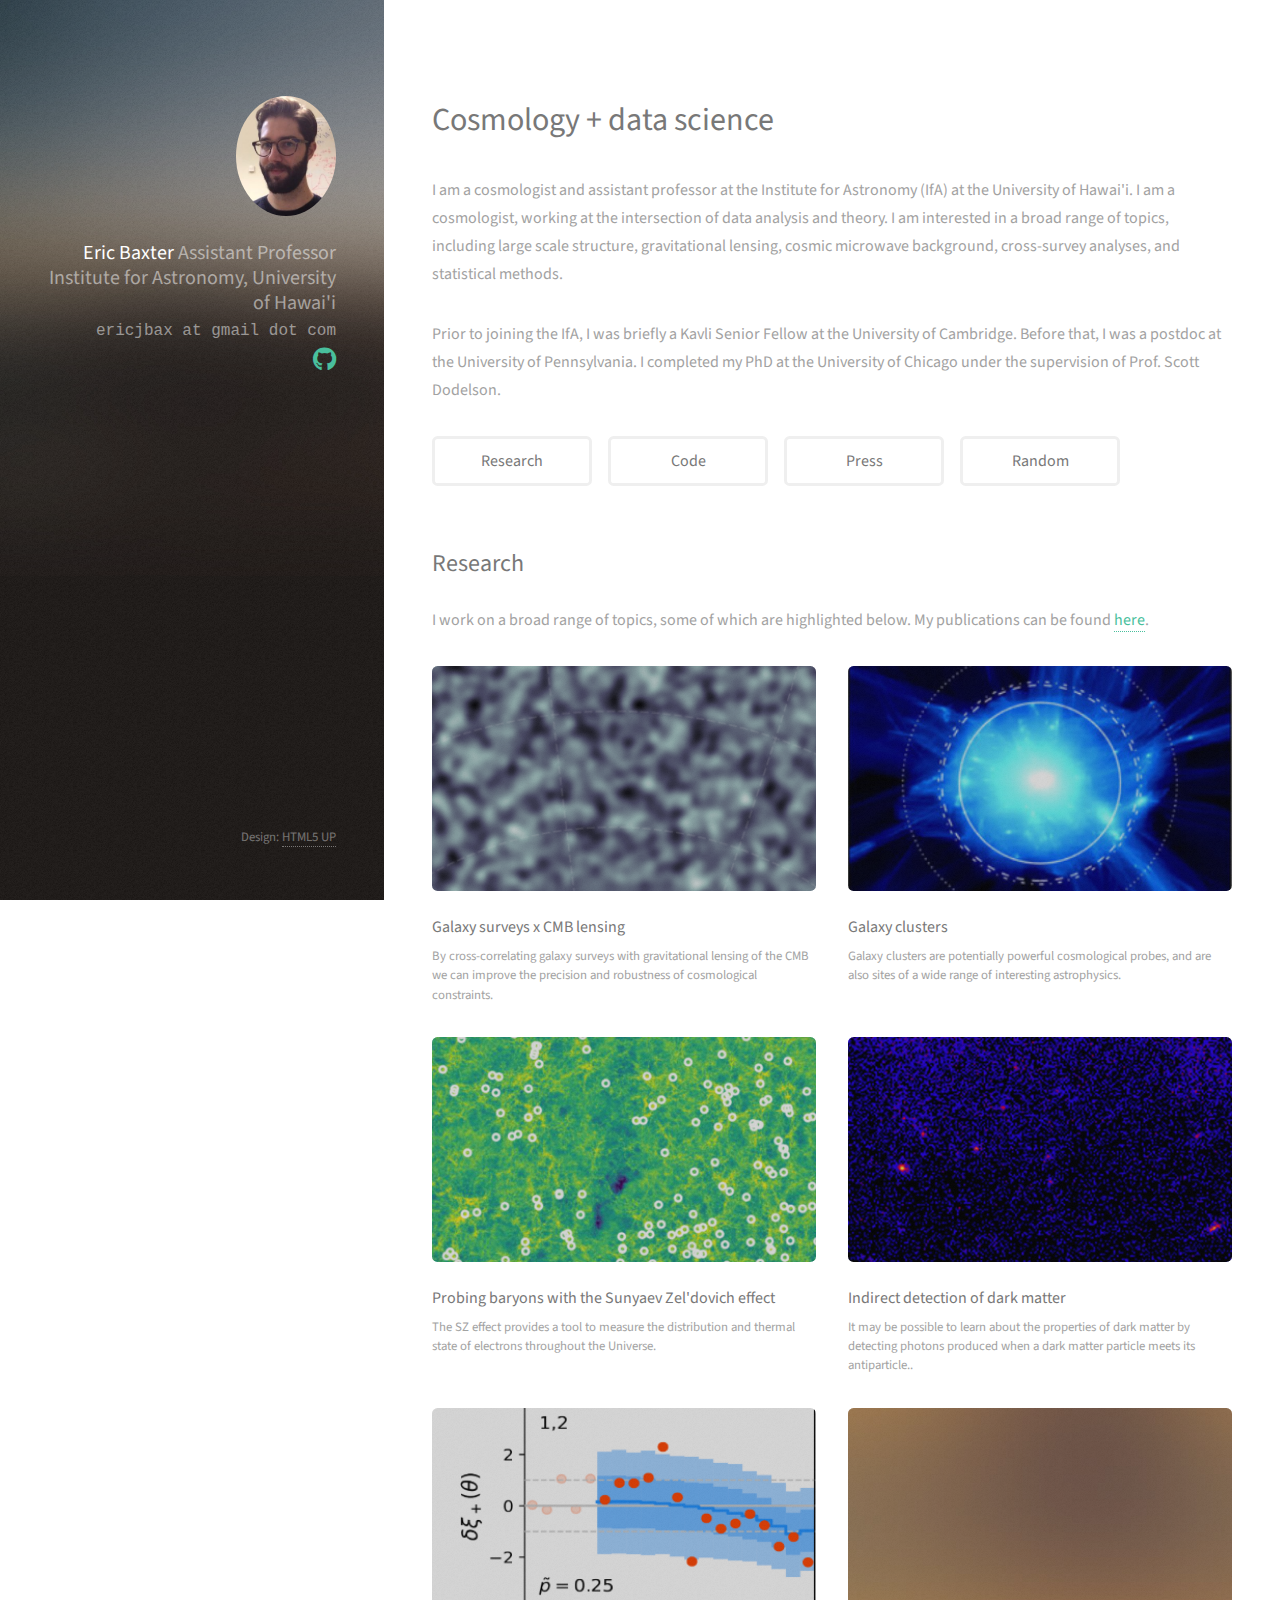
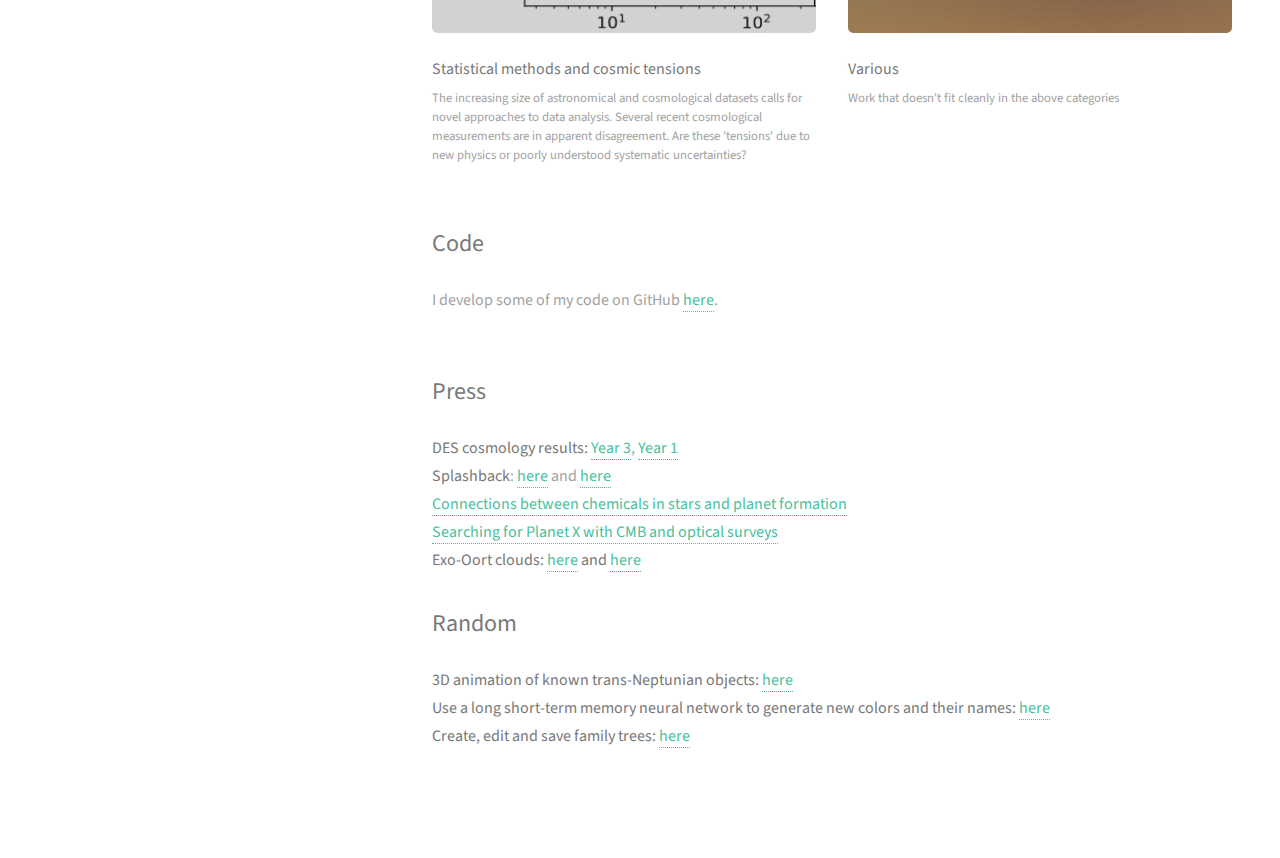
==== index.html @ 2571215f "adding comma" ====
<!DOCTYPE HTML>
<!--
	Strata by HTML5 UP
	html5up.net | @ajlkn
	Free for personal and commercial use under the CCA 3.0 license (html5up.net/license)
-->
<html>
	<head>
		<title>Eric Baxter</title>
		<meta charset="utf-8" />
		<meta name="viewport" content="width=device-width, initial-scale=1, user-scalable=no" />
		<link rel="stylesheet" href="assets/css/main.css" />
	</head>
	<body class="is-preload">

		<!-- Header -->
			<header id="header">
				<div class="inner">
					<a href="#" class="image avatar" id="gohomelink"><img src="images/face_baxter.jpg" alt="" /></a>
					<h1><strong>Eric Baxter</strong>  <br></br>
					  Assistant Professor <br>
					  Institute for Astronomy, </br>
					  University of Hawai'i <br></br>
					
					</h1>
					<span class="monospace">ericjbax at gmail dot com</span>
					<ul class="icons">
						<li><a href="https://github.com/ebaxter" class="icon brands fa-github"><span class="label">Github</span></a></li>
					</ul>

				</div>
			</header>

		<!-- Main -->
			<div id="main">
			  <div id="main_wrap">
				<!-- One -->
					<section id="one">
						<header class="major">
							<h2>Cosmology + data science</h2>
						</header>
						<p>I am a cosmologist and assistant professor at the Institute for Astronomy (IfA) at the University of Hawai'i.  I am a cosmologist, working at the intersection of data analysis and theory.  I am interested in a broad range of topics, including large scale structure, gravitational lensing, cosmic microwave background, cross-survey analyses, and statistical methods.</p>

						 <p> Prior to joining the IfA, I was briefly a Kavli Senior Fellow at the University of Cambridge.  Before that, I was a postdoc at the University of Pennsylvania.  I completed my PhD at the University of Chicago under the supervision of Prof. Scott Dodelson.</p>
						<ul class="actions">
						  <li><a href="#research" class="button">Research</a></li>
						  <li><a href="#code" class="button">Code</a></li>
						  <li><a href="#press" class="button">Press</a></li>
						  <li><a href="#random" class="button">Random</a></li>
						</ul>
						<br>
					</section>

				<!-- Research -->
					<section id="research">
					  <h2>Research</h2>
					  <p>
					    I work on a broad range of topics, some of which are highlighted below.  My publications can be found <a href="https://scholar.google.com/citations?user=n-lrCWMAAAAJ&hl=en">here</a>.
					  </p>
					  
						<div class="row">
							<article class="col-6 col-12-xsmall work-item">
								<a href="#" class="image fit thumb" id="galxcmblink"><img src="images/thumbs/CMBlensing_thumb.png" alt="" /></a>
								<h3>Galaxy surveys x CMB lensing</h3>
								<p>By cross-correlating galaxy surveys with gravitational lensing of the CMB we can improve the precision and robustness of cosmological constraints.</p>
							</article>
							<article class="col-6 col-12-xsmall work-item">
								<a href="#" class="image fit thumb" id="clusterslink"><img src="images/thumbs/splashback_thumb.png" alt="" /></a>
								<h3>Galaxy clusters</h3>
								<p>Galaxy clusters are potentially powerful cosmological probes, and are also sites of a wide range of interesting astrophysics.</p>
							</article>
							<article class="col-6 col-12-xsmall work-item">
								<a href="#" class="image fit thumb" id="szlink"><img src="images/thumbs/SZ_thumb.png" alt="" /></a>
								<h3>Probing baryons with the Sunyaev Zel'dovich effect</h3>
								<p>The SZ effect provides a tool to measure the distribution and thermal state of electrons throughout the Universe.</p>
							</article>
							<article class="col-6 col-12-xsmall work-item">
								<a href="#" class="image fit thumb" id="indirectdetectionlink"><img src="images/thumbs/indirectdetection_thumb.png" alt="" /></a>
								<h3>Indirect detection of dark matter</h3>
								<p>It may be possible to learn about the properties of dark matter by detecting photons produced when a dark matter particle meets its antiparticle..</p>
							</article>
							<article class="col-6 col-12-xsmall work-item">
								<a href="#" class="image fit thumb" id="statslink"><img src="images/thumbs/stats_thumb.png" alt="" /></a>
								<h3>Statistical methods and cosmic tensions</h3>
								<p>The increasing size of astronomical and cosmological datasets calls for novel approaches to data analysis.  Several recent cosmological measurements are in apparent disagreement.  Are these 'tensions' due to new physics or poorly understood systematic uncertainties? </p>
							</article>
							<article class="col-6 col-12-xsmall work-item">
								<a href="#" class="image fit thumb" id="variouslink"><img src="images/thumbs/04.jpg" alt="" /></a>
								<h3>Various</h3>
								<p>Work that doesn't fit cleanly in the above categories</p>
							</article>
						</div>
						<br>
					</section>

				<!-- Code -->
					<section id="code">
						<h2>Code</h2>
						<div class="row">
						</div>
						<p>
						  I develop some of my code on GitHub <a href = "https://github.com/ebaxter">here</a>.
						</p>
						<br>
					</section>

				<!-- Press -->
					<section id="press">
						<h2>Press</h2>
						<div class="row">
						  <p>
						    <strong> DES cosmology results:</strong> <a href = "https://news.fnal.gov/2021/05/dark-energy-survey-releases-most-precise-look-at-the-universes-evolution/">Year 3</a>,  <a href = "https://www.theatlantic.com/science/archive/2017/08/dark-energy-survey/536028/">Year 1</a> 
						    <br>
						    <strong> Splashback</strong>: <a href = "https://kicp.uchicago.edu/news/archive_2017.html#_533">here</a> and  <a href="https://penntoday.upenn.edu/news/penn-researchers-provide-new-insight-dark-matter-halos">here</a>
						    <br>
						    <strong><a href = "https://penntoday.upenn.edu/news/connecting-stars-chemical-composition-and-planet-formation">Connections between chemicals in stars and planet formation</a>
						    <br>
						    <strong><a href = "https://www.forbes.com/sites/brucedorminey/2019/01/08/astronomers-want-to-look-for-planet-x-in-big-bangs-cosmic-glow/#7e4549ac25fd">Searching for Planet X with CMB and optical surveys</a>
						    <br>
						    <strong>Exo-Oort clouds:</strong> <a href = "https://www.universetoday.com/139757/oort-clouds-around-other-stars-should-be-visible-in-the-cosmic-microwave-background/">here</a> and <a href = "https://www.sciencenews.org/article/oort-clouds-around-other-stars-may-lurk-cosmic-microwave">here</a>

							

						  </p>
						</div>
					</section>

				<!-- Random -->
					<section id="random">
						<h2>Random</h2>
						<div class="row">
						  <p>
						  3D animation of known trans-Neptunian objects: <a href="https://github.com/ebaxter/TNO_visualization">here</a> <br>
						  Use a long short-term memory neural network to generate new colors and their names: <a href="https://github.com/ebaxter/rnn_color_generation/">here</a> <br>
						  Create, edit and save family trees: <a href="https://github.com/ebaxter/family_tree">here</a>
						  </p>
						</div>
						<br>
					</section>
					
			  </div>

			  <div id="galxcmb">
			    <h2>Galaxies x CMB lensing</h2>
			    <p>
			      <strong>Overview</strong>
			      <br>
			      Text about gal x CMB lensing.
			    </p>
			    <p>
			      <strong>Students</strong>
			      <br>
			      Related students
			    </p>
			    <p>
			      <strong>Related publications</strong>
			      <br>
			      Cosmological constraints from DES x CMB lensing: <a href="https://arxiv.org/abs/1810.02322">DES and SPT collaborations, 2018</a>
			      <br>
			      Analysis of cross-correlations between galaxy and CMB lensing: <a href="https://arxiv.org/abs/1810.02441">Omori, Baxter, et al. 2018</a>
			      <br>
			      Using galaxy and CMB lensing ratios to constrain cosmology: <a href="https://arxiv.org/abs/1810.02212">Prat, Baxter et al. 2018</a>
			      <br>
			      Methodology for analyzing joing galaxy survey and CMB lensing two-point functions: <a href = "https://arxiv.org/abs/1802.05257">Baxter et al., 2018</a>
			      <br>
			      Joint measurement of galaxy-galaxy lensing and galaxy-CMB lensing with DES and SPT: <a href = "https://arxiv.org/abs/1602.07384">Baxter et al., 2016 </a>
			      <br>

			    </p>
			    <ul class="actions">
			      <li><a href="#" class="button" id="returnhome1">Home</a></li>
			    </ul>
			  </div>

			  <div id="clusters">
			    <h2>Galaxy clusters</h2>
			    <p>
			      <strong>Overview</strong>
			      <br>
			      Text.
			    </p>
			    <p>
			      <strong>Students</strong>
			      <br>
			      Related students
			    </p>			    
			    <p>
      			      <strong>Related publications</strong>
			      <br>
			      Using CMB cluster lensing to calibrate the cluster mass-observable relationship: <a href = "https://arxiv.org/abs/1708.01360">Baxter et al., 2017</a>
			      <br>
			      First measurement of CMB cluster lensing: <a href = "http://arxiv.org/abs/1412.7521">Baxter et al., 2015 </a>
			      <br>
			      Measuring the splashback feature using DES weak lensing data: <a href = "https://arxiv.org/abs/1710.06808">Chang, Baxter et al., 2017</a>
			      <br>
			      Halo boundaries and splashback measured in SDSS: <a href = "https://arxiv.org/abs/1702.01722">Baxter et al. 2017</a>
			      <br>
			      Using cluster clustering to calibrate the mass-richness relation: <a href = "http://arxiv.org/abs/1604.00048">Baxter, Rozo, Jain et al., 2016 </a>
			      <br>			      
			    </p>
			    <ul class="actions">
			      <li><a href="#" class="button" id="returnhome2">Home</a></li>
			    </ul>
			  </div>

			  <div id="sz">
			    <h2>Probing baryons with the Sunyaev Zel'dovich effect</h2>
			    <p>
			      <strong>Overview</strong>
			      <br>
			      Text.
			    </p>
			    <p>
			      <strong>Students</strong>
			      <br>
			      Related students
			    </p>			    			    
			    <p>
      			      <strong>Related publications</strong>
			      <br>
			      The impact of shocks can be seen in the averaged SZ profiles of galaxy clusters: <a href="https://arxiv.org/abs/2101.04179">Baxter, Adhikari et al. 2021 </a>
			      <br>
			      Correlations of high-z galaxies with the thermal SZ traces reionization: <a href ="https://arxiv.org/abs/2006.09742v1">Baxter, Weinberger, et al. 2020</a>
			      <br>
			      Future cross-correlations of galaxies and SZ maps can constrain galactic feedback: <a href ="https://arxiv.org/abs/1909.00405">Pandey, Baxter, Hill 2020</a>
			      <br>
			      Constraining feedback with SZ correlations with DES galaxies: <a href = "https://arxiv.org/abs/1904.13347">Pandey, Baxter et al. 2019</a>
			      <br>
			      First constraint on rotational kSZ effect: <a href = "https://arxiv.org/abs/1904.04199">Baxter et al. 2019</a>
			      <br>
			      Impact of two-halo term on measurement of the thermal SZ effect around halos: <a href = "https://arxiv.org/abs/1706.03753">Hill, Baxter et al., 2017 </a>
			      <br>
			    </p>
			    <ul class="actions">
			      <li><a href="#" class="button" id="returnhome3">Home</a></li>
			    </ul>
			  </div>

			  <div id="indirectdetection">
			    <h2>Indirect detection of dark matter</h2>
    			    <p>
			      <strong>Overview</strong>
			      <br>
			      Text.
			    </p>
			    <p>
			      <strong>Students</strong>
			      <br>
			      Related students
			    </p>			    

			    <p>
      			      <strong>Related publications</strong>
			      <br>
			      Analyzing the diffuse gamma-ray sky with approximate Bayesian computation: <a href ="https://arxiv.org/abs/2112.00255">Baxter, Christy, Kumar 2021</a>
			      <br>
			      Constraining microphysics of dark matter with dwarf spheroidal galaxies: <a href ="https://arxiv.org/abs/2103.11646">Baxter, Kumar et  al. 2021</a>
			      <br>
			      A new way to constrain dark matter with gamma-ray observations: <a href = "http://arxiv.org/abs/1103.5779">Baxter & Dodelson, 2011 </a>
			      <br>
			      Constraining dark matter in galactic substructure: <a href = "http://arxiv.org/abs/1006.2399">Baxter, Dodelson, Koushiappas, Strigari 2010 </a>
			    </p>
			    <ul class="actions">
			      <li><a href="#" class="button" id="returnhome4">Home</a></li>
			    </ul>
			  </div>

			  <div id="stats">
			    <h2>Statistical methods and cosmic tensions</h2>
			    <p>
			      <strong>Overview</strong>
			      <br>
			      Text.
			    </p>
			    <p>
			      <strong>Students</strong>
			      <br>
			      Related students
			    </p>
			    <p>
     			      <strong>Related publications</strong>
			      <br>
			      Detemining the Hubble constant using the equality scale measured by a galaxy survey: <a href = "https://arxiv.org/abs/2008.08084">Philcox et al. 2020</a>
			      <br>
			      Measuring the Hubble constant using the horizon scale at matter-radition equality: <a href ="https://arxiv.org/abs/2007.04007">Baxter & Sherwin 2020</a>
			      <br>
			      Can early dark energy explain the EDGES 21 cm observations?: <a href = "https://arxiv.org/abs/1803.07555">Hill & Baxter, 2018</a>
			      <br>			      
			      Internal consistency tests of DES data: <a href="https://arxiv.org/abs/2011.03410">Doux, Baxter et al. 2020</a>
			      <br>
			      Analysis of chemical signatures of planet formation in stellar spectra: <a href = "https://arxiv.org/abs/2010.07241">Nibauer, Baxter et al. 2020</a>
			      <br>
			    </p>
			    <ul class="actions">
			      <li><a href="#" class="button" id="returnhome5">Home</a></li>
			    </ul>
			  </div>
			  
			  <div id="various">
			    <h2>Various</h2>
			    <p>
			      <strong>Overview</strong>
			      <br>
			      Text.
			    </p>
			    <p>
			      <strong>Students</strong>
			      <br>
			      Related students
			    </p> 
			    <p>
			      <strong>Related publications</strong>
			      <br>	    			    
			    A physics-motivated model for the black hole mass function: <a href ="https://arxiv.org/abs/2104.02685">Baxter, Croon, McDermott, Sakstein 2021</a>
			    <br>
			    Growth and Geometry in the Dark Energy Survey: <a href = "https://arxiv.org/abs/2010.05924">Muir, Baxter, et al. 2020</a>
			    <br>
			    The impact of modified gravity on the black hole mass gap: <a href = "https://arxiv.org/abs/2009.10716">Straight, Sakstein, Baxter 2020</a>
			    <br>
			    Constraining debris disks with wide-field CMB surveys: <a href ="https://arxiv.org/abs/1912.10498">Nibauer, Baxter, Jain 2020</a>
			    <br>
			    Future submillimeter observations can constrain exo-Oort clouds: <a href = "https://arxiv.org/abs/1903.06598">Orlowski-Scherer, Baxter et al. 2019</a>
			    <br>
			    Can we detect an Oort cloud around another star using a CMB experiment: <a href="https://arxiv.org/abs/1808.00415">Baxter, Blake and Jain, 2018</a>
			    <br>
			    Constraining non-gaussianity with 21 cm observations: <a href = "http://arxiv.org/abs/1304.8049">Lidz, Baxter, Adshead, Dodelson, 2013 </a>
			    <br>
			    Non-gaussianity and excursion set theory: <a href = "http://arxiv.org/abs/1206.3306">Adshead,  Baxter, Dodelson, Lidz, 2012 </a>
			    <br>
			    The distance to NGC 2264: <a href = "http://arxiv.org/abs/0907.3139">Baxter, Covey, Muench et al. 2009 </a>
			    <br>
			    Modeling the rotational evolution of T Tauri stars: <a href = "http://adsabs.harvard.edu/abs/2008ApJ...689..308B">Baxter, Corrales, Yamada, and Esin 2008 </a>
			    <br>
			    Optimal correlation function estimation: <a href = "http://arxiv.org/abs/1305.4613">Baxter & Rozo, 2013 </a>
			    
			    </p>
			    <ul class="actions">
			      <li><a href="#" class="button" id="returnhome6">Home</a></li>
			    </ul>
			  </div>

			  
			  
			</div>


			

		<!-- Footer -->
			<footer id="footer">
				<div class="inner">
					<ul class="copyright">
						<li>Design: <a href="http://html5up.net">HTML5 UP</a></li>
					</ul>
				</div>
			</footer>

		<!-- Scripts -->
			<script src="assets/js/jquery.min.js"></script>
			<script src="assets/js/jquery.poptrox.min.js"></script>
			<script src="assets/js/browser.min.js"></script>
			<script src="assets/js/breakpoints.min.js"></script>
			<script src="assets/js/util.js"></script>
			<script src="assets/js/main.js"></script>
			<script src="assets/js/switchdivs.js"></script>

	</body>
</html>
---- assets/css/main.css ----
@import url("fontawesome-all.min.css");
@import url("https://fonts.googleapis.com/css?family=Source+Sans+Pro:400,400italic");

/*
	Strata by HTML5 UP
	html5up.net | @ajlkn
	Free for personal and commercial use under the CCA 3.0 license (html5up.net/license)
*/

html, body, div, span, applet, object,
iframe, h1, h2, h3, h4, h5, h6, p, blockquote,
pre, a, abbr, acronym, address, big, cite,
code, del, dfn, em, img, ins, kbd, q, s, samp,
small, strike, strong, sub, sup, tt, var, b,
u, i, center, dl, dt, dd, ol, ul, li, fieldset,
form, label, legend, table, caption, tbody,
tfoot, thead, tr, th, td, article, aside,
canvas, details, embed, figure, figcaption,
footer, header, hgroup, menu, nav, output, ruby,
section, summary, time, mark, audio, video {
	margin: 0;
	padding: 0;
	border: 0;
	font-size: 100%;
	font: inherit;
	vertical-align: baseline;}

article, aside, details, figcaption, figure,
footer, header, hgroup, menu, nav, section {
	display: block;}

body {
	line-height: 1;
}

ol, ul {
	list-style: none;
}

blockquote, q {
	quotes: none;
}

	blockquote:before, blockquote:after, q:before, q:after {
		content: '';
		content: none;
	}

table {
	border-collapse: collapse;
	border-spacing: 0;
}

body {
	-webkit-text-size-adjust: none;
}

mark {
	background-color: transparent;
	color: inherit;
}

input::-moz-focus-inner {
	border: 0;
	padding: 0;
}

input, select, textarea {
	-moz-appearance: none;
	-webkit-appearance: none;
	-ms-appearance: none;
	appearance: none;
}

.monospace {
   font-family: monospace;
}

/* Basic */

	html {
		box-sizing: border-box;
	}

	*, *:before, *:after {
		box-sizing: inherit;
	}

	body {
		background: #fff;
	}

		body.is-preload *, body.is-preload *:before, body.is-preload *:after {
			-moz-animation: none !important;
			-webkit-animation: none !important;
			-ms-animation: none !important;
			animation: none !important;
			-moz-transition: none !important;
			-webkit-transition: none !important;
			-ms-transition: none !important;
			transition: none !important;
		}

	body, input, select, textarea {
		color: #a2a2a2;
		font-family: "Source Sans Pro", Helvetica, sans-serif;
		font-size: 16pt;
		font-weight: 400;
		line-height: 1.75em;
	}

	a {
		-moz-transition: color 0.2s ease-in-out, border-color 0.2s ease-in-out;
		-webkit-transition: color 0.2s ease-in-out, border-color 0.2s ease-in-out;
		-ms-transition: color 0.2s ease-in-out, border-color 0.2s ease-in-out;
		transition: color 0.2s ease-in-out, border-color 0.2s ease-in-out;
		border-bottom: dotted 1px;
		color: #49bf9d;
		text-decoration: none;
	}

		a:hover {
			border-bottom-color: transparent;
			color: #49bf9d !important;
			text-decoration: none;
		}

	strong, b {
		color: #787878;
		font-weight: 400;
	}

	em, i {
		font-style: italic;
	}

	p {
		margin: 0 0 2em 0;
	}

	h1, h2, h3, h4, h5, h6 {
		color: #787878;
		font-weight: 400;
		line-height: 1em;
		margin: 0 0 1em 0;
	}

		h1 a, h2 a, h3 a, h4 a, h5 a, h6 a {
			color: inherit;
			text-decoration: none;
		}

	h1 {
		font-size: 2em;
		line-height: 1.5em;
	}

	h2 {
		font-size: 1.5em;
		line-height: 1.5em;
	}

	h3 {
		font-size: 1.25em;
		line-height: 1.5em;
	}

	h4 {
		font-size: 1.1em;
		line-height: 1.5em;
	}

	h5 {
		font-size: 0.9em;
		line-height: 1.5em;
	}

	h6 {
		font-size: 0.7em;
		line-height: 1.5em;
	}

	sub {
		font-size: 0.8em;
		position: relative;
		top: 0.5em;
	}

	sup {
		font-size: 0.8em;
		position: relative;
		top: -0.5em;
	}

	hr {
		border: 0;
		border-bottom: solid 2px #efefef;
		margin: 2em 0;
	}

		hr.major {
			margin: 3em 0;
		}

	blockquote {
		border-left: solid 6px #efefef;
		font-style: italic;
		margin: 0 0 2em 0;
		padding: 0.5em 0 0.5em 1.5em;
	}

	code {
		background: #f7f7f7;
		border-radius: 0.35em;
		border: solid 2px #efefef;
		font-family: "Courier New", monospace;
		font-size: 0.9em;
		margin: 0 0.25em;
		padding: 0.25em 0.65em;
	}

	pre {
		-webkit-overflow-scrolling: touch;
		font-family: "Courier New", monospace;
		font-size: 0.9em;
		margin: 0 0 2em 0;
	}

		pre code {
			display: block;
			line-height: 1.75em;
			padding: 1em 1.5em;
			overflow-x: auto;
		}

	.align-left {
		text-align: left;
	}

	.align-center {
		text-align: center;
	}

	.align-right {
		text-align: right;
	}

/* Container */

	.container {
		margin: 0 auto;
		max-width: calc(100% - 4em);
		width: 100%;
	}

		.container.xsmall {
			width: 25%;
		}

		.container.small {
			width: 50%;
		}

		.container.medium {
			width: 75%;
		}

		.container.large {
			width: 125%;
		}

		.container.xlarge {
			width: 150%;
		}

		.container.max {
			width: 100%;
		}

		@media screen and (max-width: 980px) {

			.container {
				width: 100% !important;
				max-width: 100% !important;
			}

		}

		@media screen and (max-width: 480px) {

			.container {
				max-width: calc(100% - 3em);
			}

		}

/* Row */

	.row {
		display: flex;
		flex-wrap: wrap;
		box-sizing: border-box;
		align-items: stretch;
	}

		.row > * {
			box-sizing: border-box;
		}

		.row.gtr-uniform > * > :last-child {
			margin-bottom: 0;
		}

		.row.aln-left {
			justify-content: flex-start;
		}

		.row.aln-center {
			justify-content: center;
		}

		.row.aln-right {
			justify-content: flex-end;
		}

		.row.aln-top {
			align-items: flex-start;
		}

		.row.aln-middle {
			align-items: center;
		}

		.row.aln-bottom {
			align-items: flex-end;
		}

		.row > .imp {
			order: -1;
		}

		.row > .col-1 {
			width: 8.33333%;
		}

		.row > .off-1 {
			margin-left: 8.33333%;
		}

		.row > .col-2 {
			width: 16.66667%;
		}

		.row > .off-2 {
			margin-left: 16.66667%;
		}

		.row > .col-3 {
			width: 25%;
		}

		.row > .off-3 {
			margin-left: 25%;
		}

		.row > .col-4 {
			width: 33.33333%;
		}

		.row > .off-4 {
			margin-left: 33.33333%;
		}

		.row > .col-5 {
			width: 41.66667%;
		}

		.row > .off-5 {
			margin-left: 41.66667%;
		}

		.row > .col-6 {
			width: 50%;
		}

		.row > .off-6 {
			margin-left: 50%;
		}

		.row > .col-7 {
			width: 58.33333%;
		}

		.row > .off-7 {
			margin-left: 58.33333%;
		}

		.row > .col-8 {
			width: 66.66667%;
		}

		.row > .off-8 {
			margin-left: 66.66667%;
		}

		.row > .col-9 {
			width: 75%;
		}

		.row > .off-9 {
			margin-left: 75%;
		}

		.row > .col-10 {
			width: 83.33333%;
		}

		.row > .off-10 {
			margin-left: 83.33333%;
		}

		.row > .col-11 {
			width: 91.66667%;
		}

		.row > .off-11 {
			margin-left: 91.66667%;
		}

		.row > .col-12 {
			width: 100%;
		}

		.row > .off-12 {
			margin-left: 100%;
		}

		.row.gtr-0 {
			margin-top: 0;
			margin-left: 0em;
		}

			.row.gtr-0 > * {
				padding: 0 0 0 0em;
			}

			.row.gtr-0.gtr-uniform {
				margin-top: 0em;
			}

				.row.gtr-0.gtr-uniform > * {
					padding-top: 0em;
				}

		.row.gtr-25 {
			margin-top: 0;
			margin-left: -0.625em;
		}

			.row.gtr-25 > * {
				padding: 0 0 0 0.625em;
			}

			.row.gtr-25.gtr-uniform {
				margin-top: -0.625em;
			}

				.row.gtr-25.gtr-uniform > * {
					padding-top: 0.625em;
				}

		.row.gtr-50 {
			margin-top: 0;
			margin-left: -1.25em;
		}

			.row.gtr-50 > * {
				padding: 0 0 0 1.25em;
			}

			.row.gtr-50.gtr-uniform {
				margin-top: -1.25em;
			}

				.row.gtr-50.gtr-uniform > * {
					padding-top: 1.25em;
				}

		.row {
			margin-top: 0;
			margin-left: -2.5em;
		}

			.row > * {
				padding: 0 0 0 2.5em;
			}

			.row.gtr-uniform {
				margin-top: -2.5em;
			}

				.row.gtr-uniform > * {
					padding-top: 2.5em;
				}

		.row.gtr-150 {
			margin-top: 0;
			margin-left: -3.75em;
		}

			.row.gtr-150 > * {
				padding: 0 0 0 3.75em;
			}

			.row.gtr-150.gtr-uniform {
				margin-top: -3.75em;
			}

				.row.gtr-150.gtr-uniform > * {
					padding-top: 3.75em;
				}

		.row.gtr-200 {
			margin-top: 0;
			margin-left: -5em;
		}

			.row.gtr-200 > * {
				padding: 0 0 0 5em;
			}

			.row.gtr-200.gtr-uniform {
				margin-top: -5em;
			}

				.row.gtr-200.gtr-uniform > * {
					padding-top: 5em;
				}

		@media screen and (max-width: 1800px) {

			.row {
				display: flex;
				flex-wrap: wrap;
				box-sizing: border-box;
				align-items: stretch;
			}

				.row > * {
					box-sizing: border-box;
				}

				.row.gtr-uniform > * > :last-child {
					margin-bottom: 0;
				}

				.row.aln-left {
					justify-content: flex-start;
				}

				.row.aln-center {
					justify-content: center;
				}

				.row.aln-right {
					justify-content: flex-end;
				}

				.row.aln-top {
					align-items: flex-start;
				}

				.row.aln-middle {
					align-items: center;
				}

				.row.aln-bottom {
					align-items: flex-end;
				}

				.row > .imp-xlarge {
					order: -1;
				}

				.row > .col-1-xlarge {
					width: 8.33333%;
				}

				.row > .off-1-xlarge {
					margin-left: 8.33333%;
				}

				.row > .col-2-xlarge {
					width: 16.66667%;
				}

				.row > .off-2-xlarge {
					margin-left: 16.66667%;
				}

				.row > .col-3-xlarge {
					width: 25%;
				}

				.row > .off-3-xlarge {
					margin-left: 25%;
				}

				.row > .col-4-xlarge {
					width: 33.33333%;
				}

				.row > .off-4-xlarge {
					margin-left: 33.33333%;
				}

				.row > .col-5-xlarge {
					width: 41.66667%;
				}

				.row > .off-5-xlarge {
					margin-left: 41.66667%;
				}

				.row > .col-6-xlarge {
					width: 50%;
				}

				.row > .off-6-xlarge {
					margin-left: 50%;
				}

				.row > .col-7-xlarge {
					width: 58.33333%;
				}

				.row > .off-7-xlarge {
					margin-left: 58.33333%;
				}

				.row > .col-8-xlarge {
					width: 66.66667%;
				}

				.row > .off-8-xlarge {
					margin-left: 66.66667%;
				}

				.row > .col-9-xlarge {
					width: 75%;
				}

				.row > .off-9-xlarge {
					margin-left: 75%;
				}

				.row > .col-10-xlarge {
					width: 83.33333%;
				}

				.row > .off-10-xlarge {
					margin-left: 83.33333%;
				}

				.row > .col-11-xlarge {
					width: 91.66667%;
				}

				.row > .off-11-xlarge {
					margin-left: 91.66667%;
				}

				.row > .col-12-xlarge {
					width: 100%;
				}

				.row > .off-12-xlarge {
					margin-left: 100%;
				}

				.row.gtr-0 {
					margin-top: 0;
					margin-left: 0em;
				}

					.row.gtr-0 > * {
						padding: 0 0 0 0em;
					}

					.row.gtr-0.gtr-uniform {
						margin-top: 0em;
					}

						.row.gtr-0.gtr-uniform > * {
							padding-top: 0em;
						}

				.row.gtr-25 {
					margin-top: 0;
					margin-left: -0.625em;
				}

					.row.gtr-25 > * {
						padding: 0 0 0 0.625em;
					}

					.row.gtr-25.gtr-uniform {
						margin-top: -0.625em;
					}

						.row.gtr-25.gtr-uniform > * {
							padding-top: 0.625em;
						}

				.row.gtr-50 {
					margin-top: 0;
					margin-left: -1.25em;
				}

					.row.gtr-50 > * {
						padding: 0 0 0 1.25em;
					}

					.row.gtr-50.gtr-uniform {
						margin-top: -1.25em;
					}

						.row.gtr-50.gtr-uniform > * {
							padding-top: 1.25em;
						}

				.row {
					margin-top: 0;
					margin-left: -2.5em;
				}

					.row > * {
						padding: 0 0 0 2.5em;
					}

					.row.gtr-uniform {
						margin-top: -2.5em;
					}

						.row.gtr-uniform > * {
							padding-top: 2.5em;
						}

				.row.gtr-150 {
					margin-top: 0;
					margin-left: -3.75em;
				}

					.row.gtr-150 > * {
						padding: 0 0 0 3.75em;
					}

					.row.gtr-150.gtr-uniform {
						margin-top: -3.75em;
					}

						.row.gtr-150.gtr-uniform > * {
							padding-top: 3.75em;
						}

				.row.gtr-200 {
					margin-top: 0;
					margin-left: -5em;
				}

					.row.gtr-200 > * {
						padding: 0 0 0 5em;
					}

					.row.gtr-200.gtr-uniform {
						margin-top: -5em;
					}

						.row.gtr-200.gtr-uniform > * {
							padding-top: 5em;
						}

		}

		@media screen and (max-width: 1280px) {

			.row {
				display: flex;
				flex-wrap: wrap;
				box-sizing: border-box;
				align-items: stretch;
			}

				.row > * {
					box-sizing: border-box;
				}

				.row.gtr-uniform > * > :last-child {
					margin-bottom: 0;
				}

				.row.aln-left {
					justify-content: flex-start;
				}

				.row.aln-center {
					justify-content: center;
				}

				.row.aln-right {
					justify-content: flex-end;
				}

				.row.aln-top {
					align-items: flex-start;
				}

				.row.aln-middle {
					align-items: center;
				}

				.row.aln-bottom {
					align-items: flex-end;
				}

				.row > .imp-large {
					order: -1;
				}

				.row > .col-1-large {
					width: 8.33333%;
				}

				.row > .off-1-large {
					margin-left: 8.33333%;
				}

				.row > .col-2-large {
					width: 16.66667%;
				}

				.row > .off-2-large {
					margin-left: 16.66667%;
				}

				.row > .col-3-large {
					width: 25%;
				}

				.row > .off-3-large {
					margin-left: 25%;
				}

				.row > .col-4-large {
					width: 33.33333%;
				}

				.row > .off-4-large {
					margin-left: 33.33333%;
				}

				.row > .col-5-large {
					width: 41.66667%;
				}

				.row > .off-5-large {
					margin-left: 41.66667%;
				}

				.row > .col-6-large {
					width: 50%;
				}

				.row > .off-6-large {
					margin-left: 50%;
				}

				.row > .col-7-large {
					width: 58.33333%;
				}

				.row > .off-7-large {
					margin-left: 58.33333%;
				}

				.row > .col-8-large {
					width: 66.66667%;
				}

				.row > .off-8-large {
					margin-left: 66.66667%;
				}

				.row > .col-9-large {
					width: 75%;
				}

				.row > .off-9-large {
					margin-left: 75%;
				}

				.row > .col-10-large {
					width: 83.33333%;
				}

				.row > .off-10-large {
					margin-left: 83.33333%;
				}

				.row > .col-11-large {
					width: 91.66667%;
				}

				.row > .off-11-large {
					margin-left: 91.66667%;
				}

				.row > .col-12-large {
					width: 100%;
				}

				.row > .off-12-large {
					margin-left: 100%;
				}

				.row.gtr-0 {
					margin-top: 0;
					margin-left: 0em;
				}

					.row.gtr-0 > * {
						padding: 0 0 0 0em;
					}

					.row.gtr-0.gtr-uniform {
						margin-top: 0em;
					}

						.row.gtr-0.gtr-uniform > * {
							padding-top: 0em;
						}

				.row.gtr-25 {
					margin-top: 0;
					margin-left: -0.5em;
				}

					.row.gtr-25 > * {
						padding: 0 0 0 0.5em;
					}

					.row.gtr-25.gtr-uniform {
						margin-top: -0.5em;
					}

						.row.gtr-25.gtr-uniform > * {
							padding-top: 0.5em;
						}

				.row.gtr-50 {
					margin-top: 0;
					margin-left: -1em;
				}

					.row.gtr-50 > * {
						padding: 0 0 0 1em;
					}

					.row.gtr-50.gtr-uniform {
						margin-top: -1em;
					}

						.row.gtr-50.gtr-uniform > * {
							padding-top: 1em;
						}

				.row {
					margin-top: 0;
					margin-left: -2em;
				}

					.row > * {
						padding: 0 0 0 2em;
					}

					.row.gtr-uniform {
						margin-top: -2em;
					}

						.row.gtr-uniform > * {
							padding-top: 2em;
						}

				.row.gtr-150 {
					margin-top: 0;
					margin-left: -3em;
				}

					.row.gtr-150 > * {
						padding: 0 0 0 3em;
					}

					.row.gtr-150.gtr-uniform {
						margin-top: -3em;
					}

						.row.gtr-150.gtr-uniform > * {
							padding-top: 3em;
						}

				.row.gtr-200 {
					margin-top: 0;
					margin-left: -4em;
				}

					.row.gtr-200 > * {
						padding: 0 0 0 4em;
					}

					.row.gtr-200.gtr-uniform {
						margin-top: -4em;
					}

						.row.gtr-200.gtr-uniform > * {
							padding-top: 4em;
						}

		}

		@media screen and (max-width: 980px) {

			.row {
				display: flex;
				flex-wrap: wrap;
				box-sizing: border-box;
				align-items: stretch;
			}

				.row > * {
					box-sizing: border-box;
				}

				.row.gtr-uniform > * > :last-child {
					margin-bottom: 0;
				}

				.row.aln-left {
					justify-content: flex-start;
				}

				.row.aln-center {
					justify-content: center;
				}

				.row.aln-right {
					justify-content: flex-end;
				}

				.row.aln-top {
					align-items: flex-start;
				}

				.row.aln-middle {
					align-items: center;
				}

				.row.aln-bottom {
					align-items: flex-end;
				}

				.row > .imp-medium {
					order: -1;
				}

				.row > .col-1-medium {
					width: 8.33333%;
				}

				.row > .off-1-medium {
					margin-left: 8.33333%;
				}

				.row > .col-2-medium {
					width: 16.66667%;
				}

				.row > .off-2-medium {
					margin-left: 16.66667%;
				}

				.row > .col-3-medium {
					width: 25%;
				}

				.row > .off-3-medium {
					margin-left: 25%;
				}

				.row > .col-4-medium {
					width: 33.33333%;
				}

				.row > .off-4-medium {
					margin-left: 33.33333%;
				}

				.row > .col-5-medium {
					width: 41.66667%;
				}

				.row > .off-5-medium {
					margin-left: 41.66667%;
				}

				.row > .col-6-medium {
					width: 50%;
				}

				.row > .off-6-medium {
					margin-left: 50%;
				}

				.row > .col-7-medium {
					width: 58.33333%;
				}

				.row > .off-7-medium {
					margin-left: 58.33333%;
				}

				.row > .col-8-medium {
					width: 66.66667%;
				}

				.row > .off-8-medium {
					margin-left: 66.66667%;
				}

				.row > .col-9-medium {
					width: 75%;
				}

				.row > .off-9-medium {
					margin-left: 75%;
				}

				.row > .col-10-medium {
					width: 83.33333%;
				}

				.row > .off-10-medium {
					margin-left: 83.33333%;
				}

				.row > .col-11-medium {
					width: 91.66667%;
				}

				.row > .off-11-medium {
					margin-left: 91.66667%;
				}

				.row > .col-12-medium {
					width: 100%;
				}

				.row > .off-12-medium {
					margin-left: 100%;
				}

				.row.gtr-0 {
					margin-top: 0;
					margin-left: 0em;
				}

					.row.gtr-0 > * {
						padding: 0 0 0 0em;
					}

					.row.gtr-0.gtr-uniform {
						margin-top: 0em;
					}

						.row.gtr-0.gtr-uniform > * {
							padding-top: 0em;
						}

				.row.gtr-25 {
					margin-top: 0;
					margin-left: -0.5em;
				}

					.row.gtr-25 > * {
						padding: 0 0 0 0.5em;
					}

					.row.gtr-25.gtr-uniform {
						margin-top: -0.5em;
					}

						.row.gtr-25.gtr-uniform > * {
							padding-top: 0.5em;
						}

				.row.gtr-50 {
					margin-top: 0;
					margin-left: -1em;
				}

					.row.gtr-50 > * {
						padding: 0 0 0 1em;
					}

					.row.gtr-50.gtr-uniform {
						margin-top: -1em;
					}

						.row.gtr-50.gtr-uniform > * {
							padding-top: 1em;
						}

				.row {
					margin-top: 0;
					margin-left: -2em;
				}

					.row > * {
						padding: 0 0 0 2em;
					}

					.row.gtr-uniform {
						margin-top: -2em;
					}

						.row.gtr-uniform > * {
							padding-top: 2em;
						}

				.row.gtr-150 {
					margin-top: 0;
					margin-left: -3em;
				}

					.row.gtr-150 > * {
						padding: 0 0 0 3em;
					}

					.row.gtr-150.gtr-uniform {
						margin-top: -3em;
					}

						.row.gtr-150.gtr-uniform > * {
							padding-top: 3em;
						}

				.row.gtr-200 {
					margin-top: 0;
					margin-left: -4em;
				}

					.row.gtr-200 > * {
						padding: 0 0 0 4em;
					}

					.row.gtr-200.gtr-uniform {
						margin-top: -4em;
					}

						.row.gtr-200.gtr-uniform > * {
							padding-top: 4em;
						}

		}

		@media screen and (max-width: 736px) {

			.row {
				display: flex;
				flex-wrap: wrap;
				box-sizing: border-box;
				align-items: stretch;
			}

				.row > * {
					box-sizing: border-box;
				}

				.row.gtr-uniform > * > :last-child {
					margin-bottom: 0;
				}

				.row.aln-left {
					justify-content: flex-start;
				}

				.row.aln-center {
					justify-content: center;
				}

				.row.aln-right {
					justify-content: flex-end;
				}

				.row.aln-top {
					align-items: flex-start;
				}

				.row.aln-middle {
					align-items: center;
				}

				.row.aln-bottom {
					align-items: flex-end;
				}

				.row > .imp-small {
					order: -1;
				}

				.row > .col-1-small {
					width: 8.33333%;
				}

				.row > .off-1-small {
					margin-left: 8.33333%;
				}

				.row > .col-2-small {
					width: 16.66667%;
				}

				.row > .off-2-small {
					margin-left: 16.66667%;
				}

				.row > .col-3-small {
					width: 25%;
				}

				.row > .off-3-small {
					margin-left: 25%;
				}

				.row > .col-4-small {
					width: 33.33333%;
				}

				.row > .off-4-small {
					margin-left: 33.33333%;
				}

				.row > .col-5-small {
					width: 41.66667%;
				}

				.row > .off-5-small {
					margin-left: 41.66667%;
				}

				.row > .col-6-small {
					width: 50%;
				}

				.row > .off-6-small {
					margin-left: 50%;
				}

				.row > .col-7-small {
					width: 58.33333%;
				}

				.row > .off-7-small {
					margin-left: 58.33333%;
				}

				.row > .col-8-small {
					width: 66.66667%;
				}

				.row > .off-8-small {
					margin-left: 66.66667%;
				}

				.row > .col-9-small {
					width: 75%;
				}

				.row > .off-9-small {
					margin-left: 75%;
				}

				.row > .col-10-small {
					width: 83.33333%;
				}

				.row > .off-10-small {
					margin-left: 83.33333%;
				}

				.row > .col-11-small {
					width: 91.66667%;
				}

				.row > .off-11-small {
					margin-left: 91.66667%;
				}

				.row > .col-12-small {
					width: 100%;
				}

				.row > .off-12-small {
					margin-left: 100%;
				}

				.row.gtr-0 {
					margin-top: 0;
					margin-left: 0em;
				}

					.row.gtr-0 > * {
						padding: 0 0 0 0em;
					}

					.row.gtr-0.gtr-uniform {
						margin-top: 0em;
					}

						.row.gtr-0.gtr-uniform > * {
							padding-top: 0em;
						}

				.row.gtr-25 {
					margin-top: 0;
					margin-left: -0.375em;
				}

					.row.gtr-25 > * {
						padding: 0 0 0 0.375em;
					}

					.row.gtr-25.gtr-uniform {
						margin-top: -0.375em;
					}

						.row.gtr-25.gtr-uniform > * {
							padding-top: 0.375em;
						}

				.row.gtr-50 {
					margin-top: 0;
					margin-left: -0.75em;
				}

					.row.gtr-50 > * {
						padding: 0 0 0 0.75em;
					}

					.row.gtr-50.gtr-uniform {
						margin-top: -0.75em;
					}

						.row.gtr-50.gtr-uniform > * {
							padding-top: 0.75em;
						}

				.row {
					margin-top: 0;
					margin-left: -1.5em;
				}

					.row > * {
						padding: 0 0 0 1.5em;
					}

					.row.gtr-uniform {
						margin-top: -1.5em;
					}

						.row.gtr-uniform > * {
							padding-top: 1.5em;
						}

				.row.gtr-150 {
					margin-top: 0;
					margin-left: -2.25em;
				}

					.row.gtr-150 > * {
						padding: 0 0 0 2.25em;
					}

					.row.gtr-150.gtr-uniform {
						margin-top: -2.25em;
					}

						.row.gtr-150.gtr-uniform > * {
							padding-top: 2.25em;
						}

				.row.gtr-200 {
					margin-top: 0;
					margin-left: -3em;
				}

					.row.gtr-200 > * {
						padding: 0 0 0 3em;
					}

					.row.gtr-200.gtr-uniform {
						margin-top: -3em;
					}

						.row.gtr-200.gtr-uniform > * {
							padding-top: 3em;
						}

		}

		@media screen and (max-width: 480px) {

			.row {
				display: flex;
				flex-wrap: wrap;
				box-sizing: border-box;
				align-items: stretch;
			}

				.row > * {
					box-sizing: border-box;
				}

				.row.gtr-uniform > * > :last-child {
					margin-bottom: 0;
				}

				.row.aln-left {
					justify-content: flex-start;
				}

				.row.aln-center {
					justify-content: center;
				}

				.row.aln-right {
					justify-content: flex-end;
				}

				.row.aln-top {
					align-items: flex-start;
				}

				.row.aln-middle {
					align-items: center;
				}

				.row.aln-bottom {
					align-items: flex-end;
				}

				.row > .imp-xsmall {
					order: -1;
				}

				.row > .col-1-xsmall {
					width: 8.33333%;
				}

				.row > .off-1-xsmall {
					margin-left: 8.33333%;
				}

				.row > .col-2-xsmall {
					width: 16.66667%;
				}

				.row > .off-2-xsmall {
					margin-left: 16.66667%;
				}

				.row > .col-3-xsmall {
					width: 25%;
				}

				.row > .off-3-xsmall {
					margin-left: 25%;
				}

				.row > .col-4-xsmall {
					width: 33.33333%;
				}

				.row > .off-4-xsmall {
					margin-left: 33.33333%;
				}

				.row > .col-5-xsmall {
					width: 41.66667%;
				}

				.row > .off-5-xsmall {
					margin-left: 41.66667%;
				}

				.row > .col-6-xsmall {
					width: 50%;
				}

				.row > .off-6-xsmall {
					margin-left: 50%;
				}

				.row > .col-7-xsmall {
					width: 58.33333%;
				}

				.row > .off-7-xsmall {
					margin-left: 58.33333%;
				}

				.row > .col-8-xsmall {
					width: 66.66667%;
				}

				.row > .off-8-xsmall {
					margin-left: 66.66667%;
				}

				.row > .col-9-xsmall {
					width: 75%;
				}

				.row > .off-9-xsmall {
					margin-left: 75%;
				}

				.row > .col-10-xsmall {
					width: 83.33333%;
				}

				.row > .off-10-xsmall {
					margin-left: 83.33333%;
				}

				.row > .col-11-xsmall {
					width: 91.66667%;
				}

				.row > .off-11-xsmall {
					margin-left: 91.66667%;
				}

				.row > .col-12-xsmall {
					width: 100%;
				}

				.row > .off-12-xsmall {
					margin-left: 100%;
				}

				.row.gtr-0 {
					margin-top: 0;
					margin-left: 0em;
				}

					.row.gtr-0 > * {
						padding: 0 0 0 0em;
					}

					.row.gtr-0.gtr-uniform {
						margin-top: 0em;
					}

						.row.gtr-0.gtr-uniform > * {
							padding-top: 0em;
						}

				.row.gtr-25 {
					margin-top: 0;
					margin-left: -0.375em;
				}

					.row.gtr-25 > * {
						padding: 0 0 0 0.375em;
					}

					.row.gtr-25.gtr-uniform {
						margin-top: -0.375em;
					}

						.row.gtr-25.gtr-uniform > * {
							padding-top: 0.375em;
						}

				.row.gtr-50 {
					margin-top: 0;
					margin-left: -0.75em;
				}

					.row.gtr-50 > * {
						padding: 0 0 0 0.75em;
					}

					.row.gtr-50.gtr-uniform {
						margin-top: -0.75em;
					}

						.row.gtr-50.gtr-uniform > * {
							padding-top: 0.75em;
						}

				.row {
					margin-top: 0;
					margin-left: -1.5em;
				}

					.row > * {
						padding: 0 0 0 1.5em;
					}

					.row.gtr-uniform {
						margin-top: -1.5em;
					}

						.row.gtr-uniform > * {
							padding-top: 1.5em;
						}

				.row.gtr-150 {
					margin-top: 0;
					margin-left: -2.25em;
				}

					.row.gtr-150 > * {
						padding: 0 0 0 2.25em;
					}

					.row.gtr-150.gtr-uniform {
						margin-top: -2.25em;
					}

						.row.gtr-150.gtr-uniform > * {
							padding-top: 2.25em;
						}

				.row.gtr-200 {
					margin-top: 0;
					margin-left: -3em;
				}

					.row.gtr-200 > * {
						padding: 0 0 0 3em;
					}

					.row.gtr-200.gtr-uniform {
						margin-top: -3em;
					}

						.row.gtr-200.gtr-uniform > * {
							padding-top: 3em;
						}

		}

/* Section/Article */

	section.special, article.special {
		text-align: center;
	}

	header p {
		color: #b2b2b2;
		position: relative;
		margin: 0 0 1.5em 0;
	}

	header h2 + p {
		font-size: 1.25em;
		margin-top: -1em;
		line-height: 1.5em;
	}

	header h3 + p {
		font-size: 1.1em;
		margin-top: -0.8em;
		line-height: 1.5em;
	}

	header h4 + p,
	header h5 + p,
	header h6 + p {
		font-size: 0.9em;
		margin-top: -0.6em;
		line-height: 1.5em;
	}

	header.major h2 {
		font-size: 2em;
	}

/* Form */

	form {
		margin: 0 0 2em 0;
	}

	label {
		color: #787878;
		display: block;
		font-size: 0.9em;
		font-weight: 400;
		margin: 0 0 1em 0;
	}

	input[type="text"],
	input[type="password"],
	input[type="email"],
	select,
	textarea {
		-moz-appearance: none;
		-webkit-appearance: none;
		-ms-appearance: none;
		appearance: none;
		background: #f7f7f7;
		border-radius: 0.35em;
		border: solid 2px transparent;
		color: inherit;
		display: block;
		outline: 0;
		padding: 0 0.75em;
		text-decoration: none;
		width: 100%;
	}

		input[type="text"]:invalid,
		input[type="password"]:invalid,
		input[type="email"]:invalid,
		select:invalid,
		textarea:invalid {
			box-shadow: none;
		}

		input[type="text"]:focus,
		input[type="password"]:focus,
		input[type="email"]:focus,
		select:focus,
		textarea:focus {
			border-color: #49bf9d;
		}

	select {
		background-image: url("data:image/svg+xml;charset=utf8,%3Csvg xmlns='http://www.w3.org/2000/svg' width='40' height='40' preserveAspectRatio='none' viewBox='0 0 40 40'%3E%3Cpath d='M9.4,12.3l10.4,10.4l10.4-10.4c0.2-0.2,0.5-0.4,0.9-0.4c0.3,0,0.6,0.1,0.9,0.4l3.3,3.3c0.2,0.2,0.4,0.5,0.4,0.9 c0,0.4-0.1,0.6-0.4,0.9L20.7,31.9c-0.2,0.2-0.5,0.4-0.9,0.4c-0.3,0-0.6-0.1-0.9-0.4L4.3,17.3c-0.2-0.2-0.4-0.5-0.4-0.9 c0-0.4,0.1-0.6,0.4-0.9l3.3-3.3c0.2-0.2,0.5-0.4,0.9-0.4S9.1,12.1,9.4,12.3z' fill='%23dfdfdf' /%3E%3C/svg%3E");
		background-size: 1.25rem;
		background-repeat: no-repeat;
		background-position: calc(100% - 1rem) center;
		height: 2.75em;
		padding-right: 2.75em;
		text-overflow: ellipsis;
	}

		select option {
			color: #787878;
			background: #fff;
		}

		select:focus::-ms-value {
			background-color: transparent;
		}

		select::-ms-expand {
			display: none;
		}

	input[type="text"],
	input[type="password"],
	input[type="email"],
	select {
		height: 2.75em;
	}

	textarea {
		padding: 0.75em;
	}

	input[type="checkbox"],
	input[type="radio"] {
		-moz-appearance: none;
		-webkit-appearance: none;
		-ms-appearance: none;
		appearance: none;
		display: block;
		float: left;
		margin-right: -2em;
		opacity: 0;
		width: 1em;
		z-index: -1;
	}

		input[type="checkbox"] + label,
		input[type="radio"] + label {
			text-decoration: none;
			color: #a2a2a2;
			cursor: pointer;
			display: inline-block;
			font-size: 1em;
			font-weight: 400;
			padding-left: 2.4em;
			padding-right: 0.75em;
			position: relative;
		}

			input[type="checkbox"] + label:before,
			input[type="radio"] + label:before {
				-moz-osx-font-smoothing: grayscale;
				-webkit-font-smoothing: antialiased;
				display: inline-block;
				font-style: normal;
				font-variant: normal;
				text-rendering: auto;
				line-height: 1;
				text-transform: none !important;
				font-family: 'Font Awesome 5 Free';
				font-weight: 900;
			}

			input[type="checkbox"] + label:before,
			input[type="radio"] + label:before {
				background: #f7f7f7;
				border-radius: 0.35em;
				border: solid 2px transparent;
				content: '';
				display: inline-block;
				font-size: 0.8em;
				height: 2.0625em;
				left: 0;
				line-height: 1.85625em;
				position: absolute;
				text-align: center;
				top: 0;
				width: 2.0625em;
			}

		input[type="checkbox"]:checked + label:before,
		input[type="radio"]:checked + label:before {
			background: #787878;
			border-color: #787878;
			color: #fff;
			content: '\f00c';
		}

		input[type="checkbox"]:focus + label:before,
		input[type="radio"]:focus + label:before {
			border-color: #49bf9d;
		}

	input[type="checkbox"] + label:before {
		border-radius: 0.35em;
	}

	input[type="radio"] + label:before {
		border-radius: 100%;
	}

	::-webkit-input-placeholder {
		color: #b2b2b2 !important;
		opacity: 1.0;
	}

	:-moz-placeholder {
		color: #b2b2b2 !important;
		opacity: 1.0;
	}

	::-moz-placeholder {
		color: #b2b2b2 !important;
		opacity: 1.0;
	}

	:-ms-input-placeholder {
		color: #b2b2b2 !important;
		opacity: 1.0;
	}

/* Box */

	.box {
		border-radius: 0.35em;
		border: solid 2px #efefef;
		margin-bottom: 2em;
		padding: 1.5em;
	}

		.box > :last-child,
		.box > :last-child > :last-child,
		.box > :last-child > :last-child > :last-child {
			margin-bottom: 0;
		}

		.box.alt {
			border: 0;
			border-radius: 0;
			padding: 0;
		}

/* Icon */

	.icon {
		text-decoration: none;
		border-bottom: none;
		position: relative;
	}

		.icon:before {
			-moz-osx-font-smoothing: grayscale;
			-webkit-font-smoothing: antialiased;
			display: inline-block;
			font-style: normal;
			font-variant: normal;
			text-rendering: auto;
			line-height: 1;
			text-transform: none !important;
			font-family: 'Font Awesome 5 Free';
			font-weight: 400;
		}

		.icon > .label {
			display: none;
		}

		.icon:before {
			line-height: inherit;
		}

		.icon.solid:before {
			font-weight: 900;
		}

		.icon.brands:before {
			font-family: 'Font Awesome 5 Brands';
		}

/* Image */

	.image {
		border-radius: 0.35em;
		border: 0;
		display: inline-block;
		position: relative;
	}

		.image:before {
			-moz-transition: opacity 0.2s ease-in-out;
			-webkit-transition: opacity 0.2s ease-in-out;
			-ms-transition: opacity 0.2s ease-in-out;
			transition: opacity 0.2s ease-in-out;
			background: url("images/overlay.png");
			border-radius: 0.35em;
			content: '';
			display: block;
			height: 100%;
			left: 0;
			opacity: 0.5;
			position: absolute;
			top: 0;
			width: 100%;
		}

		.image.thumb {
			text-align: center;
		}

			.image.thumb:after {
				-moz-transition: opacity 0.2s ease-in-out;
				-webkit-transition: opacity 0.2s ease-in-out;
				-ms-transition: opacity 0.2s ease-in-out;
				transition: opacity 0.2s ease-in-out;
				border-radius: 0.35em;
				border: solid 3px rgba(255, 255, 255, 0.5);
				color: #fff;
				content: 'View';
				display: inline-block;
				font-size: 0.8em;
				font-weight: 400;
				left: 50%;
				line-height: 2.25em;
				margin: -1.25em 0 0 -3em;
				opacity: 0;
				padding: 0 1.5em;
				position: absolute;
				text-align: center;
				text-decoration: none;
				top: 50%;
				white-space: nowrap;
			}

			.image.thumb:hover:after {
				opacity: 1.0;
			}

			.image.thumb:hover:before {
				background: url("images/overlay.png"), url("images/overlay.png");
				opacity: 1.0;
			}

		.image img {
			border-radius: 0.35em;
			display: block;
		}

		.image.left {
			float: left;
			margin: 0 1.5em 1em 0;
			top: 0.25em;
		}

		.image.right {
			float: right;
			margin: 0 0 1em 1.5em;
			top: 0.25em;
		}

		.image.left, .image.right {
			max-width: 40%;
		}

			.image.left img, .image.right img {
				width: 100%;
			}

		.image.fit {
			display: block;
			margin: 0 0 2em 0;
			width: 100%;
		}

			.image.fit img {
				width: 100%;
			}

		.image.avatar {
			border-radius: 100%;
		}

			.image.avatar:before {
				display: none;
			}

			.image.avatar img {
				border-radius: 100%;
				width: 100%;
			}

/* List */

	ol {
		list-style: decimal;
		margin: 0 0 2em 0;
		padding-left: 1.25em;
	}

		ol li {
			padding-left: 0.25em;
		}

	ul {
		list-style: disc;
		margin: 0 0 2em 0;
		padding-left: 1em;
	}

		ul li {
			padding-left: 0.5em;
		}

		ul.alt {
			list-style: none;
			padding-left: 0;
		}

			ul.alt li {
				border-top: solid 2px #efefef;
				padding: 0.5em 0;
			}

				ul.alt li:first-child {
					border-top: 0;
					padding-top: 0;
				}

	dl {
		margin: 0 0 2em 0;
	}

/* Icons */

	ul.icons {
		cursor: default;
		list-style: none;
		padding-left: 0;
	}

		ul.icons li {
			display: inline-block;
			padding: 0 1em 0 0;
		}

			ul.icons li:last-child {
				padding-right: 0;
			}

			ul.icons li .icon:before {
				font-size: 1.5em;
			}

/* Labeled Icons */

	ul.labeled-icons {
		list-style: none;
		padding: 0;
	}

		ul.labeled-icons li {
			line-height: 1.75em;
			margin: 1.5em 0 0 0;
			padding-left: 2.25em;
			position: relative;
		}

			ul.labeled-icons li:first-child {
				margin-top: 0;
			}

			ul.labeled-icons li a {
				color: inherit;
			}

			ul.labeled-icons li h3 {
				color: #b2b2b2;
				left: 0;
				position: absolute;
				text-align: center;
				top: 0;
				width: 1em;
			}

/* Actions */

	ul.actions {
		display: -moz-flex;
		display: -webkit-flex;
		display: -ms-flex;
		display: flex;
		cursor: default;
		list-style: none;
		margin-left: -1em;
		padding-left: 0;
	}

		ul.actions li {
			padding: 0 0 0 1em;
			vertical-align: middle;
		}

		ul.actions.special {
			-moz-justify-content: center;
			-webkit-justify-content: center;
			-ms-justify-content: center;
			justify-content: center;
			width: 100%;
			margin-left: 0;
		}

			ul.actions.special li:first-child {
				padding-left: 0;
			}

		ul.actions.stacked {
			-moz-flex-direction: column;
			-webkit-flex-direction: column;
			-ms-flex-direction: column;
			flex-direction: column;
			margin-left: 0;
		}

			ul.actions.stacked li {
				padding: 1.3em 0 0 0;
			}

				ul.actions.stacked li:first-child {
					padding-top: 0;
				}

		ul.actions.fit {
			width: calc(100% + 1em);
		}

			ul.actions.fit li {
				-moz-flex-grow: 1;
				-webkit-flex-grow: 1;
				-ms-flex-grow: 1;
				flex-grow: 1;
				-moz-flex-shrink: 1;
				-webkit-flex-shrink: 1;
				-ms-flex-shrink: 1;
				flex-shrink: 1;
				width: 100%;
			}

				ul.actions.fit li > * {
					width: 100%;
				}

			ul.actions.fit.stacked {
				width: 100%;
			}

		@media screen and (max-width: 480px) {

			ul.actions:not(.fixed) {
				-moz-flex-direction: column;
				-webkit-flex-direction: column;
				-ms-flex-direction: column;
				flex-direction: column;
				margin-left: 0;
				width: 100% !important;
			}

				ul.actions:not(.fixed) li {
					-moz-flex-grow: 1;
					-webkit-flex-grow: 1;
					-ms-flex-grow: 1;
					flex-grow: 1;
					-moz-flex-shrink: 1;
					-webkit-flex-shrink: 1;
					-ms-flex-shrink: 1;
					flex-shrink: 1;
					padding: 1em 0 0 0;
					text-align: center;
					width: 100%;
				}

					ul.actions:not(.fixed) li > * {
						width: 100%;
					}

					ul.actions:not(.fixed) li:first-child {
						padding-top: 0;
					}

					ul.actions:not(.fixed) li input[type="submit"],
					ul.actions:not(.fixed) li input[type="reset"],
					ul.actions:not(.fixed) li input[type="button"],
					ul.actions:not(.fixed) li button,
					ul.actions:not(.fixed) li .button {
						width: 100%;
					}

						ul.actions:not(.fixed) li input[type="submit"].icon:before,
						ul.actions:not(.fixed) li input[type="reset"].icon:before,
						ul.actions:not(.fixed) li input[type="button"].icon:before,
						ul.actions:not(.fixed) li button.icon:before,
						ul.actions:not(.fixed) li .button.icon:before {
							margin-left: -0.5em;
						}

		}

/* Table */

	.table-wrapper {
		-webkit-overflow-scrolling: touch;
		overflow-x: auto;
	}

	table {
		margin: 0 0 2em 0;
		width: 100%;
	}

		table tbody tr {
			border: solid 1px #efefef;
			border-left: 0;
			border-right: 0;
		}

			table tbody tr:nth-child(2n + 1) {
				background-color: #f7f7f7;
			}

		table td {
			padding: 0.75em 0.75em;
		}

		table th {
			color: #787878;
			font-size: 0.9em;
			font-weight: 400;
			padding: 0 0.75em 0.75em 0.75em;
			text-align: left;
		}

		table thead {
			border-bottom: solid 2px #efefef;
		}

		table tfoot {
			border-top: solid 2px #efefef;
		}

		table.alt {
			border-collapse: separate;
		}

			table.alt tbody tr td {
				border: solid 2px #efefef;
				border-left-width: 0;
				border-top-width: 0;
			}

				table.alt tbody tr td:first-child {
					border-left-width: 2px;
				}

			table.alt tbody tr:first-child td {
				border-top-width: 2px;
			}

			table.alt thead {
				border-bottom: 0;
			}

			table.alt tfoot {
				border-top: 0;
			}

/* Button */

	input[type="submit"],
	input[type="reset"],
	input[type="button"],
	.button {
		-moz-appearance: none;
		-webkit-appearance: none;
		-ms-appearance: none;
		appearance: none;
		-moz-transition: background-color 0.2s ease-in-out, color 0.2s ease-in-out, border-color 0.2s ease-in-out;
		-webkit-transition: background-color 0.2s ease-in-out, color 0.2s ease-in-out, border-color 0.2s ease-in-out;
		-ms-transition: background-color 0.2s ease-in-out, color 0.2s ease-in-out, border-color 0.2s ease-in-out;
		transition: background-color 0.2s ease-in-out, color 0.2s ease-in-out, border-color 0.2s ease-in-out;
		background-color: transparent;
		border-radius: 0.35em;
		border: solid 3px #efefef;
		color: #787878 !important;
		cursor: pointer;
		display: inline-block;
		font-weight: 400;
		height: 3.15em;
		height: calc(2.75em + 6px);
		line-height: 2.75em;
		min-width: 10em;
		padding: 0 1.5em;
		text-align: center;
		text-decoration: none;
		white-space: nowrap;
	}

		input[type="submit"]:hover,
		input[type="reset"]:hover,
		input[type="button"]:hover,
		.button:hover {
			border-color: #49bf9d;
			color: #49bf9d !important;
		}

		input[type="submit"]:active,
		input[type="reset"]:active,
		input[type="button"]:active,
		.button:active {
			background-color: rgba(73, 191, 157, 0.1);
			border-color: #49bf9d;
			color: #49bf9d !important;
		}

		input[type="submit"].icon,
		input[type="reset"].icon,
		input[type="button"].icon,
		.button.icon {
			padding-left: 1.35em;
		}

			input[type="submit"].icon:before,
			input[type="reset"].icon:before,
			input[type="button"].icon:before,
			.button.icon:before {
				margin-right: 0.5em;
			}

		input[type="submit"].fit,
		input[type="reset"].fit,
		input[type="button"].fit,
		.button.fit {
			min-width: 0;
			width: 100%;
		}

		input[type="submit"].small,
		input[type="reset"].small,
		input[type="button"].small,
		.button.small {
			font-size: 0.8em;
		}

		input[type="submit"].large,
		input[type="reset"].large,
		input[type="button"].large,
		.button.large {
			font-size: 1.35em;
		}

		input[type="submit"].primary,
		input[type="reset"].primary,
		input[type="button"].primary,
		.button.primary {
			background-color: #49bf9d;
			border-color: #49bf9d;
			color: #ffffff !important;
		}

			input[type="submit"].primary:hover,
			input[type="reset"].primary:hover,
			input[type="button"].primary:hover,
			.button.primary:hover {
				background-color: #5cc6a7;
				border-color: #5cc6a7;
			}

			input[type="submit"].primary:active,
			input[type="reset"].primary:active,
			input[type="button"].primary:active,
			.button.primary:active {
				background-color: #3eb08f;
				border-color: #3eb08f;
			}

		input[type="submit"].disabled, input[type="submit"]:disabled,
		input[type="reset"].disabled,
		input[type="reset"]:disabled,
		input[type="button"].disabled,
		input[type="button"]:disabled,
		.button.disabled,
		.button:disabled {
			background-color: #e7e7e7 !important;
			border-color: #e7e7e7 !important;
			color: #b2b2b2 !important;
			cursor: default;
		}

/* Work Item */

	.work-item {
		margin: 0 0 2em 0;
	}

		.work-item .image {
			margin: 0 0 1.5em 0;
		}

		.work-item h3 {
			font-size: 1em;
			margin: 0 0 0.5em 0;
		}

		.work-item p {
			font-size: 0.8em;
			line-height: 1.5em;
			margin: 0;
		}

/* Header */

	#header {
		display: -moz-flex;
		display: -webkit-flex;
		display: -ms-flex;
		display: flex;
		-moz-flex-direction: column;
		-webkit-flex-direction: column;
		-ms-flex-direction: column;
		flex-direction: column;
		-moz-align-items: -moz-flex-end;
		-webkit-align-items: -webkit-flex-end;
		-ms-align-items: -ms-flex-end;
		align-items: flex-end;
		-moz-justify-content: space-between;
		-webkit-justify-content: space-between;
		-ms-justify-content: space-between;
		justify-content: space-between;
		background-color: #1f1815;
		background-attachment: scroll,								scroll;
		background-image: url("images/overlay.png"), url("../../images/bg.jpg");
		background-position: top left,							top left;
		background-repeat: repeat,								no-repeat;
		background-size: auto,								150%;
		color: rgba(255, 255, 255, 0.5);
		height: 100%;
		left: 0;
		padding: 8em 4em;
		position: fixed;
		text-align: right;
		top: 0;
		width: 35%;
	}

		#header > * {
			-moz-flex-shrink: 0;
			-webkit-flex-shrink: 0;
			-ms-flex-shrink: 0;
			flex-shrink: 0;
			width: 100%;
		}

		#header > .inner {
			-moz-flex-grow: 1;
			-webkit-flex-grow: 1;
			-ms-flex-grow: 1;
			flex-grow: 1;
			margin: 0 0 2em 0;
		}

		#header strong, #header b {
			color: #ffffff;
		}

		#header h2, #header h3, #header h4, #header h5, #header h6 {
			color: #ffffff;
		}

		#header h1 {
			color: rgba(255, 255, 255, 0.5);
			font-size: 1.35em;
			line-height: 1.25em;
			margin: 0;
		}

		#header .image.avatar {
			margin: 0 0 1em 0;
			width: 6.25em;
		}

/* Footer */

	#footer .icons {
		margin: 1em 0 0 0;
	}

		#footer .icons a {
			color: rgba(255, 255, 255, 0.4);
		}

	#footer .copyright {
		color: rgba(255, 255, 255, 0.4);
		font-size: 0.8em;
		list-style: none;
		margin: 1em 0 0 0;
		padding: 0;
	}

		#footer .copyright li {
			border-left: solid 1px rgba(255, 255, 255, 0.25);
			display: inline-block;
			line-height: 1em;
			margin-left: 0.75em;
			padding-left: 0.75em;
		}

			#footer .copyright li:first-child {
				border-left: 0;
				margin-left: 0;
				padding-left: 0;
			}

			#footer .copyright li a {
				color: inherit;
			}

/* Main */

	#main {
		margin-left: 35%;
		max-width: 54em;
		padding: 8em 4em 10em 4em;
		width: calc(100% - 35%);
	}

		#main > section {
			border-top: solid 2px #efefef;
			margin: 4em 0 0 0;
			padding: 4em 0 0 0;
		}

			#main > section:first-child {
				border-top: 0;
				margin-top: 0;
				padding-top: 0;
			}

/* Poptrox */

	@-moz-keyframes spin {
		0% {
			-moz-transform: rotate(0deg);
			-webkit-transform: rotate(0deg);
			-ms-transform: rotate(0deg);
			transform: rotate(0deg);
		}

		100% {
			-moz-transform: rotate(360deg);
			-webkit-transform: rotate(360deg);
			-ms-transform: rotate(360deg);
			transform: rotate(360deg);
		}
	}

	@-webkit-keyframes spin {
		0% {
			-moz-transform: rotate(0deg);
			-webkit-transform: rotate(0deg);
			-ms-transform: rotate(0deg);
			transform: rotate(0deg);
		}

		100% {
			-moz-transform: rotate(360deg);
			-webkit-transform: rotate(360deg);
			-ms-transform: rotate(360deg);
			transform: rotate(360deg);
		}
	}

	@-ms-keyframes spin {
		0% {
			-moz-transform: rotate(0deg);
			-webkit-transform: rotate(0deg);
			-ms-transform: rotate(0deg);
			transform: rotate(0deg);
		}

		100% {
			-moz-transform: rotate(360deg);
			-webkit-transform: rotate(360deg);
			-ms-transform: rotate(360deg);
			transform: rotate(360deg);
		}
	}

	@keyframes spin {
		0% {
			-moz-transform: rotate(0deg);
			-webkit-transform: rotate(0deg);
			-ms-transform: rotate(0deg);
			transform: rotate(0deg);
		}

		100% {
			-moz-transform: rotate(360deg);
			-webkit-transform: rotate(360deg);
			-ms-transform: rotate(360deg);
			transform: rotate(360deg);
		}
	}

	.poptrox-popup {
		-moz-box-sizing: content-box;
		-webkit-box-sizing: content-box;
		-ms-box-sizing: content-box;
		box-sizing: content-box;
		-webkit-tap-highlight-color: rgba(255, 255, 255, 0);
		background: #fff;
		border-radius: 0.35em;
		box-shadow: 0 0.1em 0.15em 0 rgba(0, 0, 0, 0.15);
		overflow: hidden;
		padding-bottom: 3em;
	}

		.poptrox-popup .loader {
			text-decoration: none;
			-moz-animation: spin 1s linear infinite;
			-webkit-animation: spin 1s linear infinite;
			-ms-animation: spin 1s linear infinite;
			animation: spin 1s linear infinite;
			font-size: 1.5em;
			height: 1em;
			left: 50%;
			line-height: 1em;
			margin: -0.5em 0 0 -0.5em;
			position: absolute;
			top: 50%;
			width: 1em;
		}

			.poptrox-popup .loader:before {
				-moz-osx-font-smoothing: grayscale;
				-webkit-font-smoothing: antialiased;
				display: inline-block;
				font-style: normal;
				font-variant: normal;
				text-rendering: auto;
				line-height: 1;
				text-transform: none !important;
				font-family: 'Font Awesome 5 Free';
				font-weight: 900;
			}

			.poptrox-popup .loader:before {
				content: '\f1ce';
			}

		.poptrox-popup .caption {
			background: #fff;
			bottom: 0;
			cursor: default;
			font-size: 0.9em;
			height: 3em;
			left: 0;
			line-height: 2.8em;
			position: absolute;
			text-align: center;
			width: 100%;
			z-index: 1;
		}

		.poptrox-popup .nav-next,
		.poptrox-popup .nav-previous {
			text-decoration: none;
			-moz-transition: opacity 0.2s ease-in-out;
			-webkit-transition: opacity 0.2s ease-in-out;
			-ms-transition: opacity 0.2s ease-in-out;
			transition: opacity 0.2s ease-in-out;
			-webkit-tap-highlight-color: rgba(255, 255, 255, 0);
			background: rgba(0, 0, 0, 0.01);
			cursor: pointer;
			height: 100%;
			opacity: 0;
			position: absolute;
			top: 0;
			width: 50%;
		}

			.poptrox-popup .nav-next:before,
			.poptrox-popup .nav-previous:before {
				-moz-osx-font-smoothing: grayscale;
				-webkit-font-smoothing: antialiased;
				display: inline-block;
				font-style: normal;
				font-variant: normal;
				text-rendering: auto;
				line-height: 1;
				text-transform: none !important;
				font-family: 'Font Awesome 5 Free';
				font-weight: 900;
			}

			.poptrox-popup .nav-next:before,
			.poptrox-popup .nav-previous:before {
				color: #fff;
				font-size: 2.5em;
				height: 1em;
				line-height: 1em;
				margin-top: -0.75em;
				position: absolute;
				text-align: center;
				top: 50%;
				width: 1.5em;
			}

		.poptrox-popup .nav-next {
			right: 0;
		}

			.poptrox-popup .nav-next:before {
				content: '\f105';
				right: 0;
			}

		.poptrox-popup .nav-previous {
			left: 0;
		}

			.poptrox-popup .nav-previous:before {
				content: '\f104';
				left: 0;
			}

		.poptrox-popup .closer {
			text-decoration: none;
			-moz-transition: opacity 0.2s ease-in-out;
			-webkit-transition: opacity 0.2s ease-in-out;
			-ms-transition: opacity 0.2s ease-in-out;
			transition: opacity 0.2s ease-in-out;
			-webkit-tap-highlight-color: rgba(255, 255, 255, 0);
			color: #fff;
			height: 4em;
			line-height: 4em;
			opacity: 0;
			position: absolute;
			right: 0;
			text-align: center;
			top: 0;
			width: 4em;
			z-index: 2;
		}

			.poptrox-popup .closer:before {
				-moz-osx-font-smoothing: grayscale;
				-webkit-font-smoothing: antialiased;
				display: inline-block;
				font-style: normal;
				font-variant: normal;
				text-rendering: auto;
				line-height: 1;
				text-transform: none !important;
				font-family: 'Font Awesome 5 Free';
				font-weight: 900;
			}

			.poptrox-popup .closer:before {
				-moz-box-sizing: content-box;
				-webkit-box-sizing: content-box;
				-ms-box-sizing: content-box;
				box-sizing: content-box;
				border-radius: 100%;
				border: solid 3px rgba(255, 255, 255, 0.5);
				content: '\f00d';
				display: block;
				font-size: 1em;
				height: 1.75em;
				left: 50%;
				line-height: 1.75em;
				margin: -0.875em 0 0 -0.875em;
				position: absolute;
				top: 50%;
				width: 1.75em;
			}

		.poptrox-popup:hover .nav-next,
		.poptrox-popup:hover .nav-previous {
			opacity: 0.5;
		}

			.poptrox-popup:hover .nav-next:hover,
			.poptrox-popup:hover .nav-previous:hover {
				opacity: 1.0;
			}

		.poptrox-popup:hover .closer {
			opacity: 0.5;
		}

			.poptrox-popup:hover .closer:hover {
				opacity: 1.0;
			}

/* Touch */

	body.is-touch .image.thumb:before {
		opacity: 0.5 !important;
	}

	body.is-touch .image.thumb:after {
		display: none !important;
	}

	body.is-touch #header {
		background-attachment: scroll;
		background-size: auto, cover;
	}

	body.is-touch .poptrox-popup .nav-next,
	body.is-touch .poptrox-popup .nav-previous,
	body.is-touch .poptrox-popup .closer {
		opacity: 1.0 !important;
	}

/* XLarge */

	@media screen and (max-width: 1800px) {

		/* Basic */

			body, input, select, textarea {
				font-size: 12pt;
			}

	}

/* Large */

	@media screen and (max-width: 1280px) {

		/* Header */

			#header {
				padding: 6em 3em 3em 3em;
				width: 30%;
			}

				#header h1 {
					font-size: 1.25em;
				}

					#header h1 br {
						display: none;
					}

				#header > .inner {
					margin-bottom: 0;
				}

		/* Footer */

			#footer .copyright li {
				border-left-width: 0;
				display: block;
				line-height: 2.25em;
				margin-left: 0;
				padding-left: 0;
			}

		/* Main */

			#main {
				margin-left: 30%;
				max-width: none;
				padding: 6em 3em 3em 3em;
				width: calc(100% - 30%);
			}

	}

/* Medium */

	@media screen and (max-width: 980px) {

		/* Basic */

			h1 br, h2 br, h3 br, h4 br, h5 br, h6 br {
				display: none;
			}

		/* List */

			ul.icons li .icon {
				font-size: 1.25em;
			}

		/* Header */

			#header {
				background-attachment: scroll;
				background-position: top left, center center;
				background-size: auto,		cover;
				left: auto;
				padding: 6em 4em;
				position: relative;
				text-align: center;
				top: auto;
				width: 100%;
				display: block;
			}

				#header h1 {
					font-size: 1.75em;
				}

					#header h1 br {
						display: inline;
					}

		/* Footer */

			#footer {
				background-attachment: scroll;
				background-color: #1f1815;
				background-image: url("images/overlay.png"), url("../../images/bg.jpg");
				background-position: top left,						bottom center;
				background-repeat: repeat,							no-repeat;
				background-size: auto,							cover;
				bottom: auto;
				left: auto;
				padding: 4em 4em 6em 4em;
				position: relative;
				text-align: center;
				width: 100%;
			}

				#footer .icons {
					margin: 0 0 1em 0;
				}

				#footer .copyright {
					margin: 0 0 1em 0;
				}

					#footer .copyright li {
						border-left-width: 1px;
						display: inline-block;
						line-height: 1em;
						margin-left: 0.75em;
						padding-left: 0.75em;
					}

		/* Main */

			#main {
				margin: 0;
				padding: 6em 4em;
				width: 100%;
			}

	}

/* Small */

	@media screen and (max-width: 736px) {

		/* Basic */

			h1 {
				font-size: 1.5em;
			}

			h2 {
				font-size: 1.2em;
			}

			h3 {
				font-size: 1em;
			}

		/* Section/Article */

			section.special, article.special {
				text-align: center;
			}

			header.major h2 {
				font-size: 1.35em;
			}

		/* List */

			ul.labeled-icons li {
				padding-left: 2em;
			}

				ul.labeled-icons li h3 {
					line-height: 1.75em;
				}

		/* Header */

			#header {
				padding: 2.25em 1.5em;
			}

				#header h1 {
					font-size: 1.35em;
				}

		/* Footer */

			#footer {
				padding: 2.25em 1.5em;
			}

		/* Main */

			#main {
				padding: 2.25em 1.5em 0.25em 1.5em;
			}

				#main > section {
					margin: 2.25em 0 0 0;
					padding: 2.25em 0 0 0;
				}

		/* Poptrox */

			.poptrox-popup {
				border-radius: 0;
			}

				.poptrox-popup .nav-next:before,
				.poptrox-popup .nav-previous:before {
					margin-top: -1em;
				}

	}

/* XSmall */

	@media screen and (max-width: 480px) {

		/* Header */

			#header {
				padding: 4.5em 1.5em;
			}

				#header h1 br {
					display: none;
				}

		/* Footer */

			#footer .copyright li {
				border-left-width: 0;
				display: block;
				line-height: 2.25em;
				margin-left: 0;
				padding-left: 0;
			}

	}
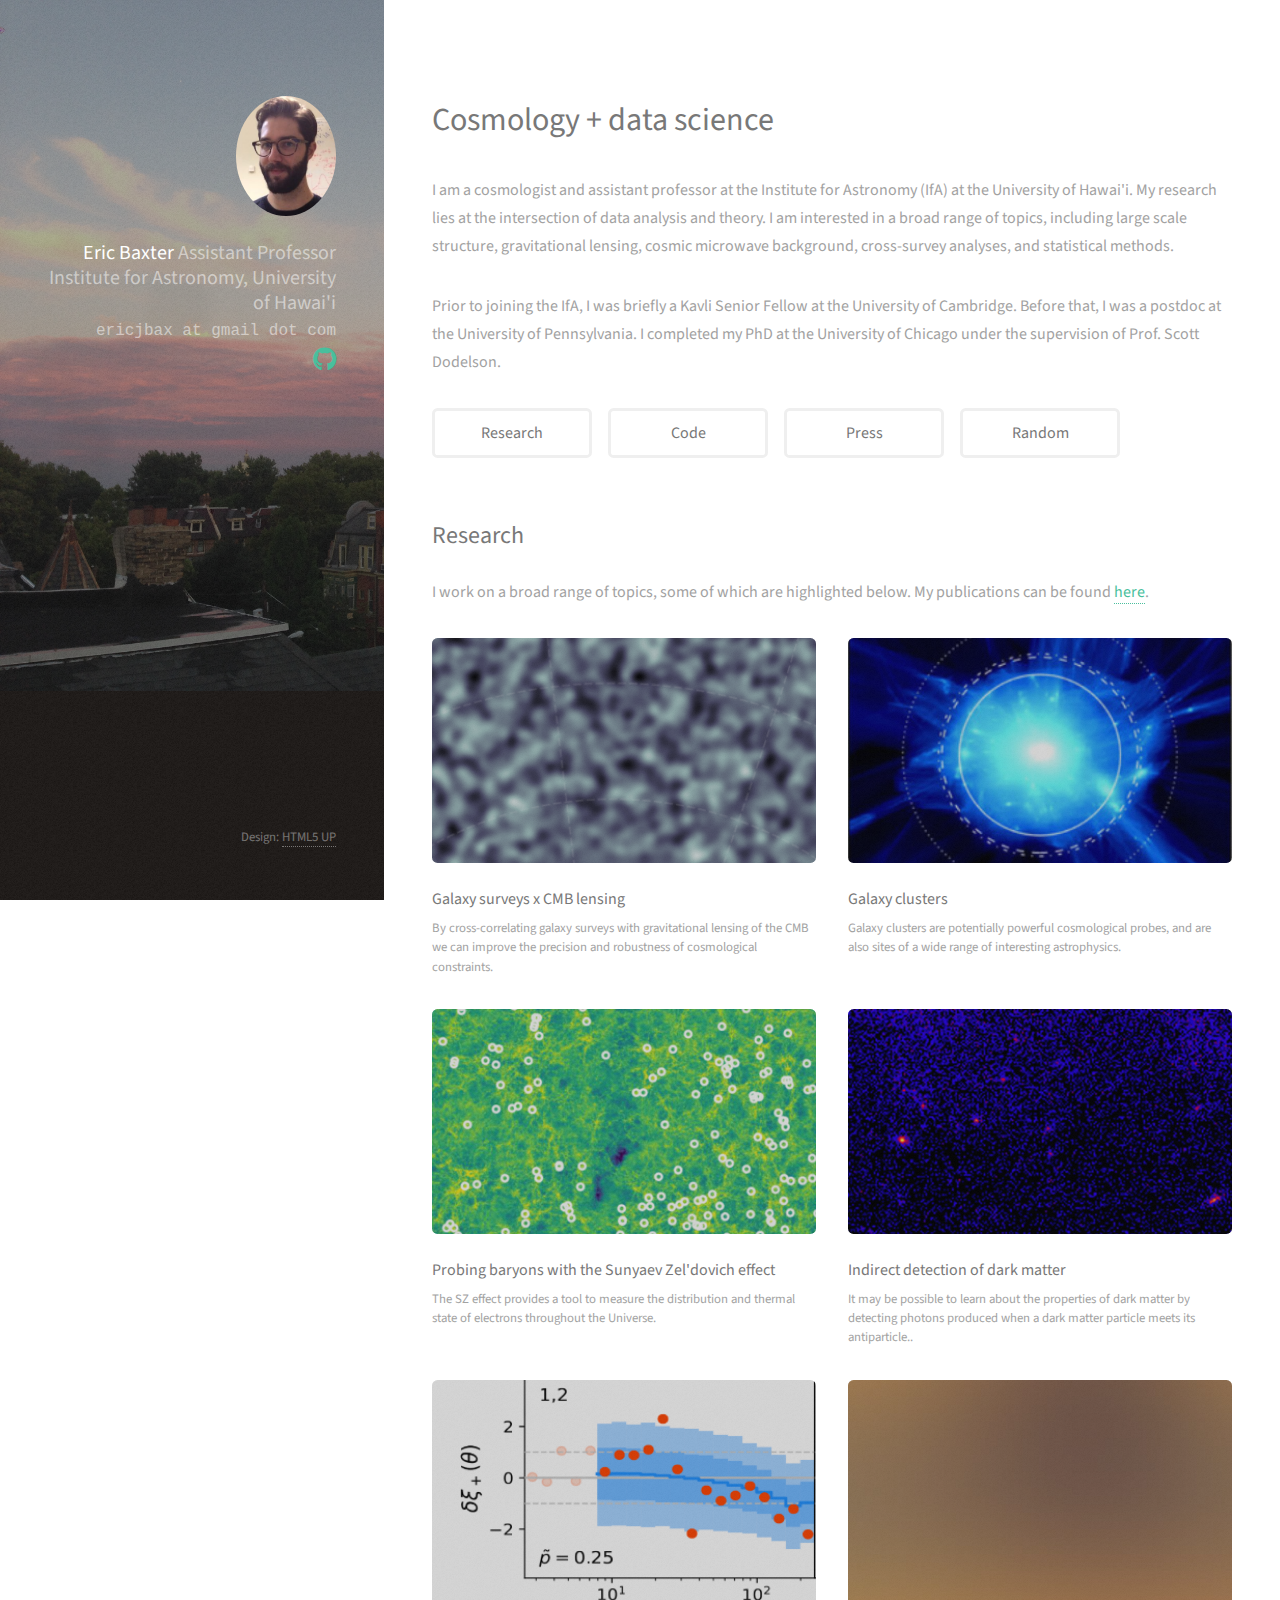
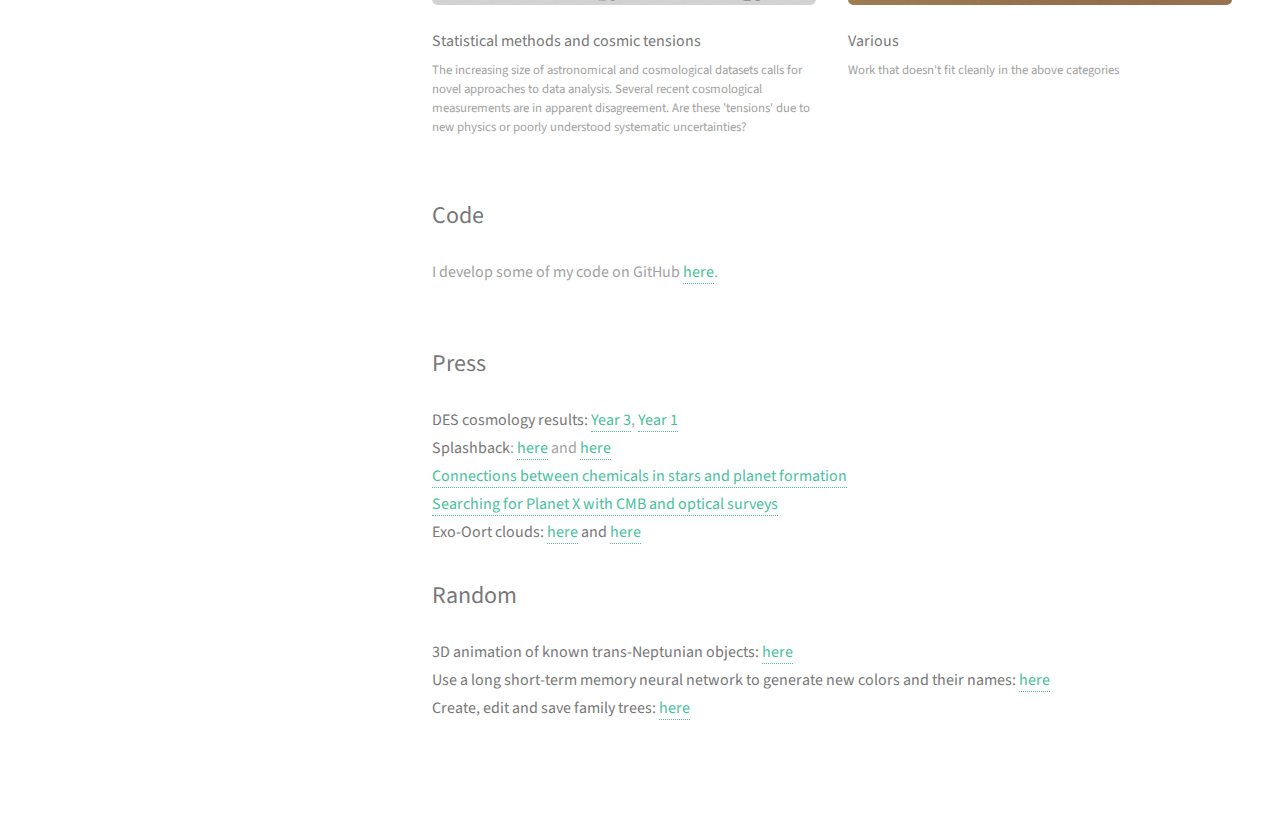
==== commit 4b56f349: "reword" ====
--- a/index.html
+++ b/index.html
@@ -39,7 +39,7 @@
 						<header class="major">
 							<h2>Cosmology + data science</h2>
 						</header>
-						<p>I am a cosmologist and assistant professor at the Institute for Astronomy (IfA) at the University of Hawai'i.  I am a cosmologist, working at the intersection of data analysis and theory.  I am interested in a broad range of topics, including large scale structure, gravitational lensing, cosmic microwave background, cross-survey analyses, and statistical methods.</p>
+						<p>I am a cosmologist and assistant professor at the Institute for Astronomy (IfA) at the University of Hawai'i.  My research lies at the intersection of data analysis and theory.  I am interested in a broad range of topics, including large scale structure, gravitational lensing, cosmic microwave background, cross-survey analyses, and statistical methods.</p>
 
 						 <p> Prior to joining the IfA, I was briefly a Kavli Senior Fellow at the University of Cambridge.  Before that, I was a postdoc at the University of Pennsylvania.  I completed my PhD at the University of Chicago under the supervision of Prof. Scott Dodelson.</p>
 						<ul class="actions">
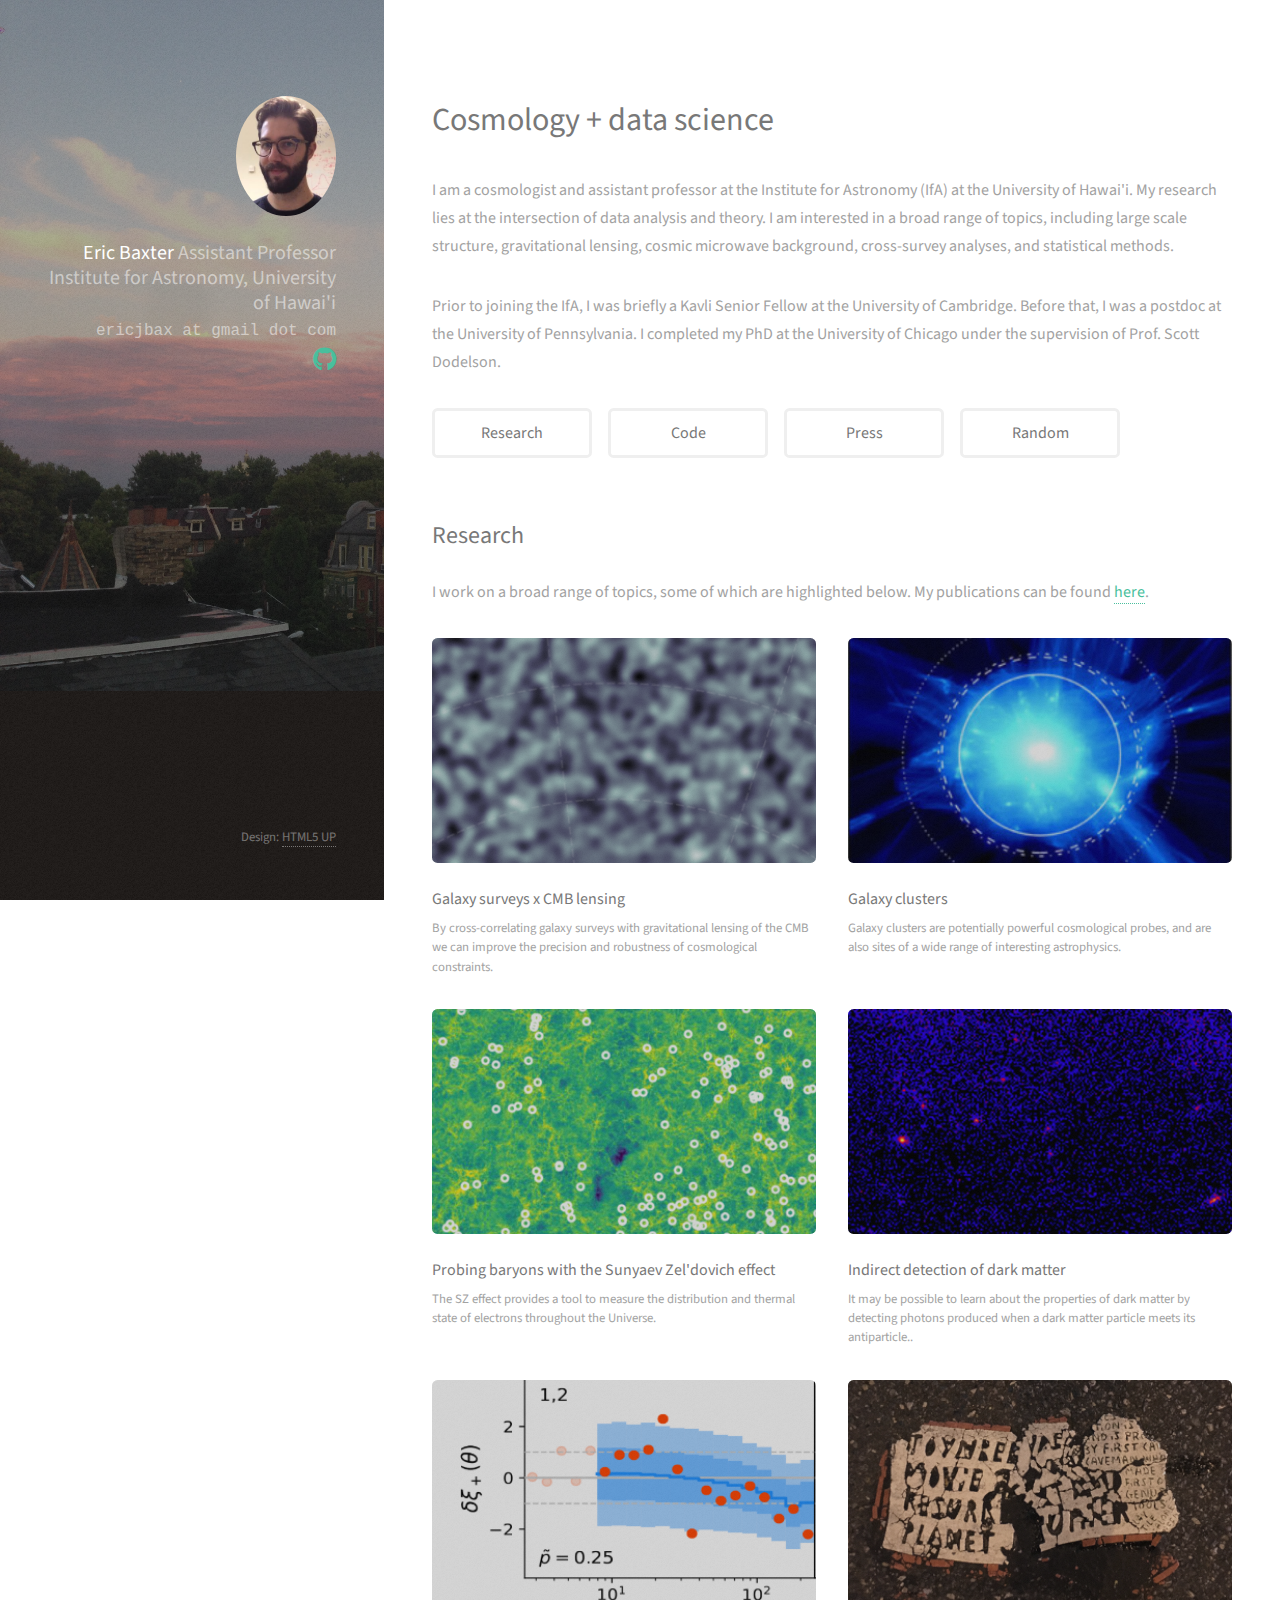
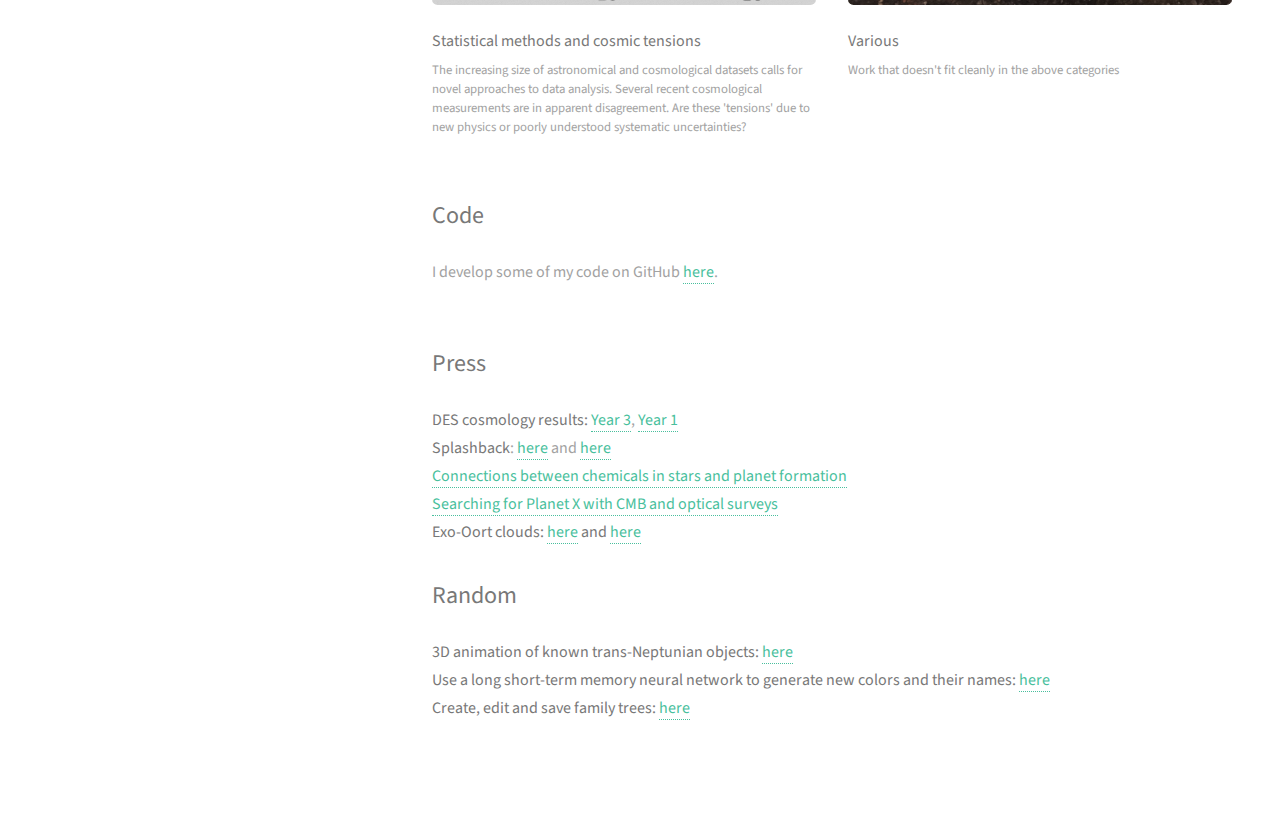
==== commit 7c7326b9: "adding image and minor text updates" ====
--- a/index.html
+++ b/index.html
@@ -85,7 +85,7 @@
 								<p>The increasing size of astronomical and cosmological datasets calls for novel approaches to data analysis.  Several recent cosmological measurements are in apparent disagreement.  Are these 'tensions' due to new physics or poorly understood systematic uncertainties? </p>
 							</article>
 							<article class="col-6 col-12-xsmall work-item">
-								<a href="#" class="image fit thumb" id="variouslink"><img src="images/thumbs/04.jpg" alt="" /></a>
+								<a href="#" class="image fit thumb" id="variouslink"><img src="images/thumbs/toynbee_thumb.png" alt="" /></a>
 								<h3>Various</h3>
 								<p>Work that doesn't fit cleanly in the above categories</p>
 							</article>
@@ -141,16 +141,20 @@
 			  </div>
 
 			  <div id="galxcmb">
+			    <ul class="actions">
+			      <li><a href="#" class="button" id="returnhome1">Home</a></li>
+			    </ul>
+			    
 			    <h2>Galaxies x CMB lensing</h2>
 			    <p>
 			      <strong>Overview</strong>
 			      <br>
-			      Text about gal x CMB lensing.
-			    </p>
-			    <p>
-			      <strong>Students</strong>
-			      <br>
-			      Related students
+			      Cosmic microwave background (CMB) photons have travelled across the entire observable Universe by the time they reach our telescopes.  During this journey, the paths of these photons are perturbed by the gravitational lensing effect of intervening structure. High-resolution CMB experiments can be used to estimate the lensing distortion, providing in essence a map of projected structure in the Universe between the observer and the last scattering surface from which the CMB originates.  I am interested in how CMB lensing measurements can be combined with overlapping measurements of low-redshift structure provided by galaxy surveys to improve cosmological constraints.  In particular, by cross-correlating galaxy surveys with CMB lensing, we can improve the precision of high-redshift measurements of the mass distribution, and increase the robustness of cosmological constraints to systematic uncertainties.
+			    </p>
+			    <p>
+			      <strong>Students</strong>
+			      <br>
+			      Students involved with this work: Yuuki Omori (now a postdoc), Judit Prat (now a postdoc).
 			    </p>
 			    <p>
 			      <strong>Related publications</strong>
@@ -167,22 +171,23 @@
 			      <br>
 
 			    </p>
-			    <ul class="actions">
-			      <li><a href="#" class="button" id="returnhome1">Home</a></li>
-			    </ul>
 			  </div>
 
 			  <div id="clusters">
+			    <ul class="actions">
+			      <li><a href="#" class="button" id="returnhome2">Home</a></li>
+			    </ul>
+			    
 			    <h2>Galaxy clusters</h2>
 			    <p>
 			      <strong>Overview</strong>
 			      <br>
-			      Text.
-			    </p>
-			    <p>
-			      <strong>Students</strong>
-			      <br>
-			      Related students
+			      Galaxy clusters are the most massive, gravitationally bound structures in the Universe.  Their extreme position on the halo mass function makes them highly sensitive probes of cosmological expansion and growth of structure.  However, in order to make use of clusters as cosmological probes, we must be able to measure their masses.  I am interested in developing techniques for cluster mass calibration, and in understanding potential biases to mass estimates.  This include exploring physical process inside and around galaxy clusters, like the so-called splashback effect and large-scale gas shocks.
+			    </p>
+			    <p>
+			      <strong>Students</strong>
+			      <br>
+			      Students involved in this work: Tze Goh, Tae-hyeon Shin (now a postdoc).
 			    </p>			    
 			    <p>
       			      <strong>Related publications</strong>
@@ -196,24 +201,27 @@
 			      Halo boundaries and splashback measured in SDSS: <a href = "https://arxiv.org/abs/1702.01722">Baxter et al. 2017</a>
 			      <br>
 			      Using cluster clustering to calibrate the mass-richness relation: <a href = "http://arxiv.org/abs/1604.00048">Baxter, Rozo, Jain et al., 2016 </a>
+      			      <br>
+			      The impact of shocks can be seen in the averaged SZ profiles of galaxy clusters: <a href="https://arxiv.org/abs/2101.04179">Baxter, Adhikari et al. 2021 </a>
 			      <br>			      
 			    </p>
-			    <ul class="actions">
-			      <li><a href="#" class="button" id="returnhome2">Home</a></li>
-			    </ul>
 			  </div>
 
 			  <div id="sz">
+			    <ul class="actions">
+			      <li><a href="#" class="button" id="returnhome3">Home</a></li>
+			    </ul>			    
+
 			    <h2>Probing baryons with the Sunyaev Zel'dovich effect</h2>
 			    <p>
 			      <strong>Overview</strong>
 			      <br>
-			      Text.
-			    </p>
-			    <p>
-			      <strong>Students</strong>
-			      <br>
-			      Related students
+			      The thermal Sunyaev Zel'dovich (SZ) effect is caused by CMB photons undergoing inverse Compton scattering with hot electrons.  High sensitivity and resolution CMB experiments can measure this effect, providing a probe of the thermal state of baryons throughout the Universe.  Baryons in turn, are significantly impacted by astrophysical feedback, which is a dominant source of systematic uncertainty in cosmological constraints from galaxy surveys.  By cross-correlating galaxy surveys with measurement of the SZ effect, we can constrain feedback models and study the evolution of diffuse gas over cosmic time.
+			    </p>
+			    <p>
+			      <strong>Students</strong>
+			      <br>
+			      Students involved in this work: Shivam Pandey (now a postdoc), Kai Lehman.
 			    </p>			    			    
 			    <p>
       			      <strong>Related publications</strong>
@@ -231,22 +239,23 @@
 			      Impact of two-halo term on measurement of the thermal SZ effect around halos: <a href = "https://arxiv.org/abs/1706.03753">Hill, Baxter et al., 2017 </a>
 			      <br>
 			    </p>
-			    <ul class="actions">
-			      <li><a href="#" class="button" id="returnhome3">Home</a></li>
-			    </ul>
 			  </div>
 
 			  <div id="indirectdetection">
+			    <ul class="actions">
+			      <li><a href="#" class="button" id="returnhome4">Home</a></li>
+			    </ul>
+			    
 			    <h2>Indirect detection of dark matter</h2>
     			    <p>
 			      <strong>Overview</strong>
 			      <br>
-			      Text.
-			    </p>
-			    <p>
-			      <strong>Students</strong>
-			      <br>
-			      Related students
+			      If dark matter is a new particle, dark matter particles may coexist with their anti-particles.  Indeed, many popular theories of dark matter have this property.  Annihilating dark matter particles and anti-particles could then produce gamma-rays that are detectable with telescopes.  I am interested in searching for this signal, and generally developing new approaches to analyzing gamma-ray data.
+			    </p>
+			    <p>
+			      <strong>Students</strong>
+			      <br>
+			      Students involved in this work: Jack Runburg, Jacob Christy, Aleczander Paul.
 			    </p>			    
 
 			    <p>
@@ -260,22 +269,23 @@
 			      <br>
 			      Constraining dark matter in galactic substructure: <a href = "http://arxiv.org/abs/1006.2399">Baxter, Dodelson, Koushiappas, Strigari 2010 </a>
 			    </p>
-			    <ul class="actions">
-			      <li><a href="#" class="button" id="returnhome4">Home</a></li>
-			    </ul>
 			  </div>
 
 			  <div id="stats">
+			    <ul class="actions">
+			      <li><a href="#" class="button" id="returnhome5">Home</a></li>
+			    </ul>
+			    
 			    <h2>Statistical methods and cosmic tensions</h2>
 			    <p>
 			      <strong>Overview</strong>
 			      <br>
-			      Text.
-			    </p>
-			    <p>
-			      <strong>Students</strong>
-			      <br>
-			      Related students
+			      The influx of data from current cosmological surveys is huge, and will grow by orders of magnitude with next generation surveys.  With the growing statistical power of these datasets, disagreements (a.k.a. tensions) have emerged between some cosmological probes.  Perhaps foremost among these is the Hubble tension, between direct measurements of the Hubble constant and measurements that rely on assumptions about early-time physics.  This tension could be signalling a problem with our currently favored cosmological model, or it could be indicative of poorly understood systematic errors.  I am interested in developing techniques to assess tension in/between cosmological measurements, and in investigating the nature of recent cosmological tensions.  
+			    </p>
+			    <p>
+			      <strong>Students</strong>
+			      <br>
+			      Students involved in this work: Jessie Muir (now postdoc).
 			    </p>
 			    <p>
      			      <strong>Related publications</strong>
@@ -288,37 +298,38 @@
 			      <br>			      
 			      Internal consistency tests of DES data: <a href="https://arxiv.org/abs/2011.03410">Doux, Baxter et al. 2020</a>
 			      <br>
-			      Analysis of chemical signatures of planet formation in stellar spectra: <a href = "https://arxiv.org/abs/2010.07241">Nibauer, Baxter et al. 2020</a>
-			      <br>
-			    </p>
-			    <ul class="actions">
-			      <li><a href="#" class="button" id="returnhome5">Home</a></li>
-			    </ul>
+			      Growth and Geometry in the Dark Energy Survey: <a href = "https://arxiv.org/abs/2010.05924">Muir, Baxter, et al. 2020</a>
+			      <br>
+			    </p>
 			  </div>
 			  
 			  <div id="various">
+			    <ul class="actions">
+			      <li><a href="#" class="button" id="returnhome6">Home</a></li>
+			    </ul>
+			    
 			    <h2>Various</h2>
 			    <p>
 			      <strong>Overview</strong>
 			      <br>
-			      Text.
-			    </p>
-			    <p>
-			      <strong>Students</strong>
-			      <br>
-			      Related students
+			      I am broadly intested in applying novel statistical techniques to data.
+			    </p>
+			    <p>
+			      <strong>Students</strong>
+			      <br>
+			      Students invovled in this work: Jacob Nibauer, Jack Orlowski-Scherer.
 			    </p> 
 			    <p>
 			      <strong>Related publications</strong>
 			      <br>	    			    
 			    A physics-motivated model for the black hole mass function: <a href ="https://arxiv.org/abs/2104.02685">Baxter, Croon, McDermott, Sakstein 2021</a>
 			    <br>
-			    Growth and Geometry in the Dark Energy Survey: <a href = "https://arxiv.org/abs/2010.05924">Muir, Baxter, et al. 2020</a>
-			    <br>
 			    The impact of modified gravity on the black hole mass gap: <a href = "https://arxiv.org/abs/2009.10716">Straight, Sakstein, Baxter 2020</a>
 			    <br>
 			    Constraining debris disks with wide-field CMB surveys: <a href ="https://arxiv.org/abs/1912.10498">Nibauer, Baxter, Jain 2020</a>
 			    <br>
+			    Analysis of chemical signatures of planet formation in stellar spectra: <a href = "https://arxiv.org/abs/2010.07241">Nibauer, Baxter et al. 2020</a>
+			    <br> 
 			    Future submillimeter observations can constrain exo-Oort clouds: <a href = "https://arxiv.org/abs/1903.06598">Orlowski-Scherer, Baxter et al. 2019</a>
 			    <br>
 			    Can we detect an Oort cloud around another star using a CMB experiment: <a href="https://arxiv.org/abs/1808.00415">Baxter, Blake and Jain, 2018</a>
@@ -334,9 +345,6 @@
 			    Optimal correlation function estimation: <a href = "http://arxiv.org/abs/1305.4613">Baxter & Rozo, 2013 </a>
 			    
 			    </p>
-			    <ul class="actions">
-			      <li><a href="#" class="button" id="returnhome6">Home</a></li>
-			    </ul>
 			  </div>
 
 			  
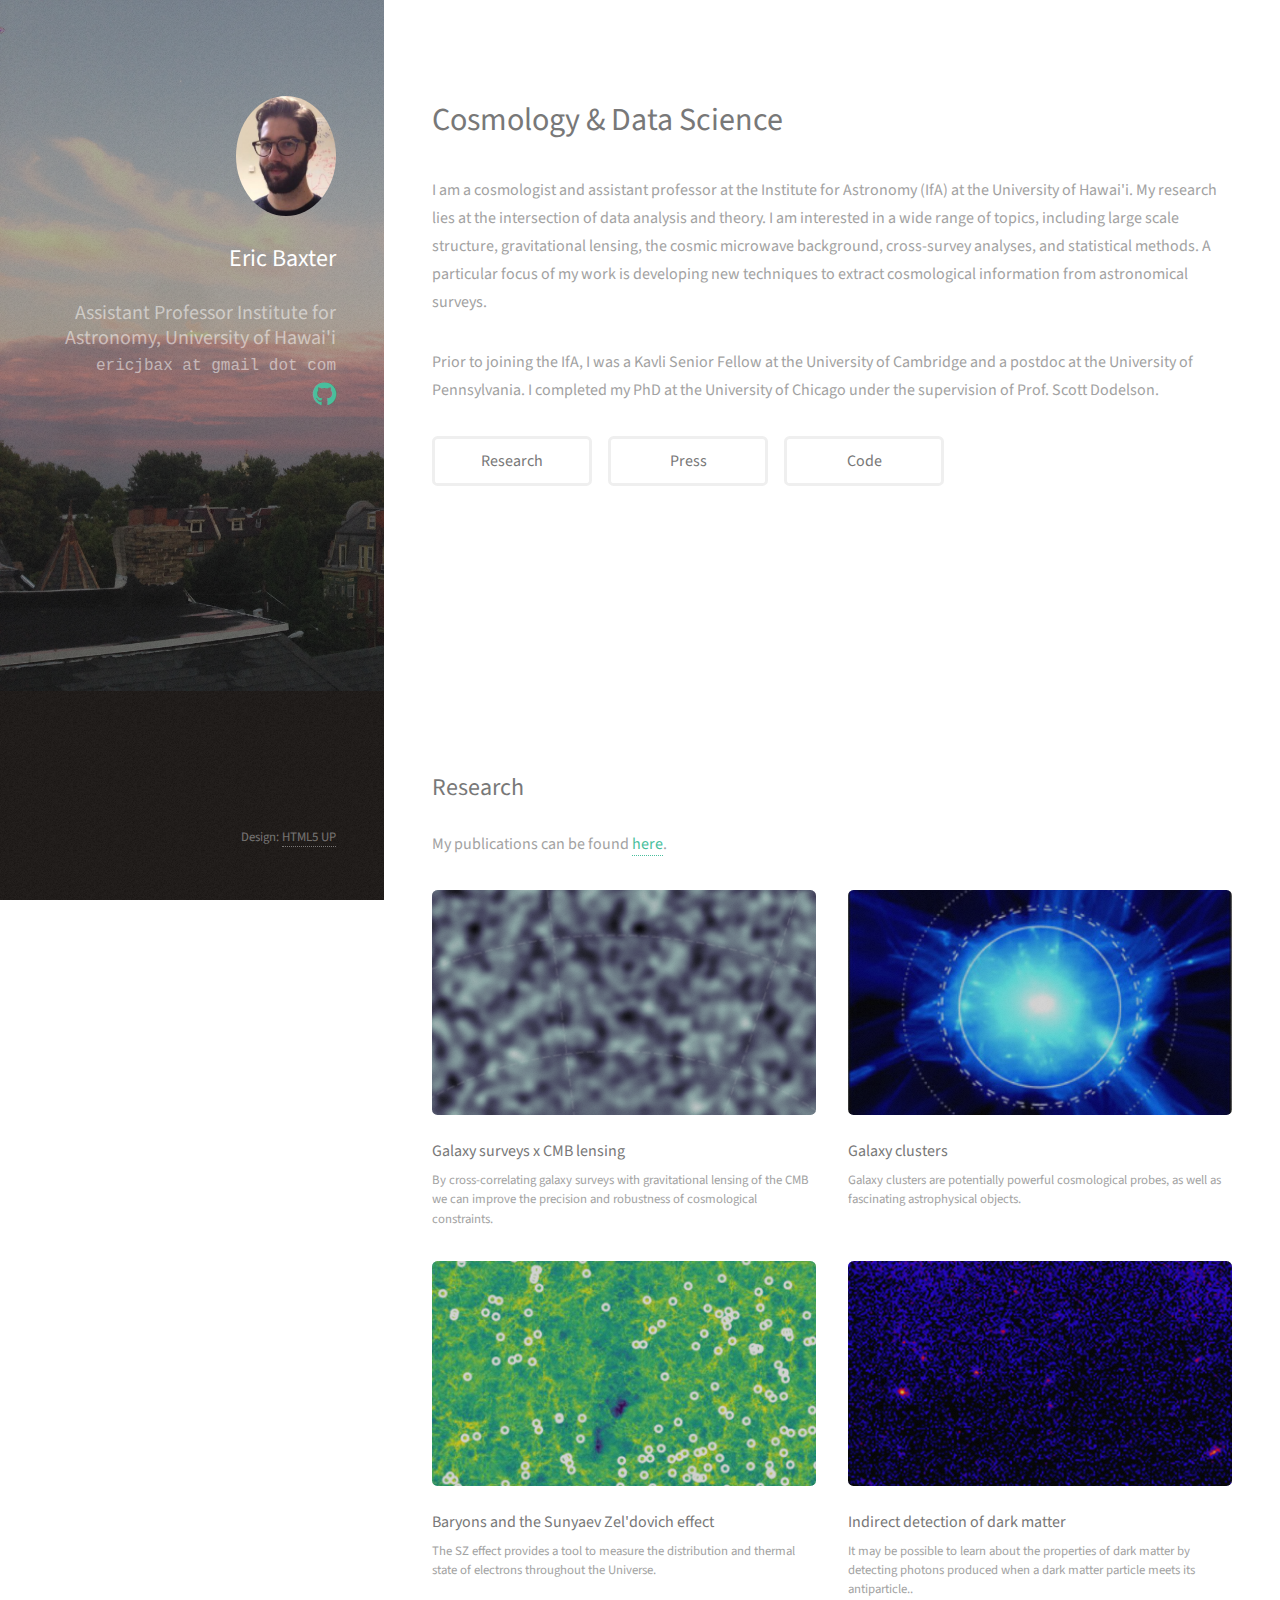
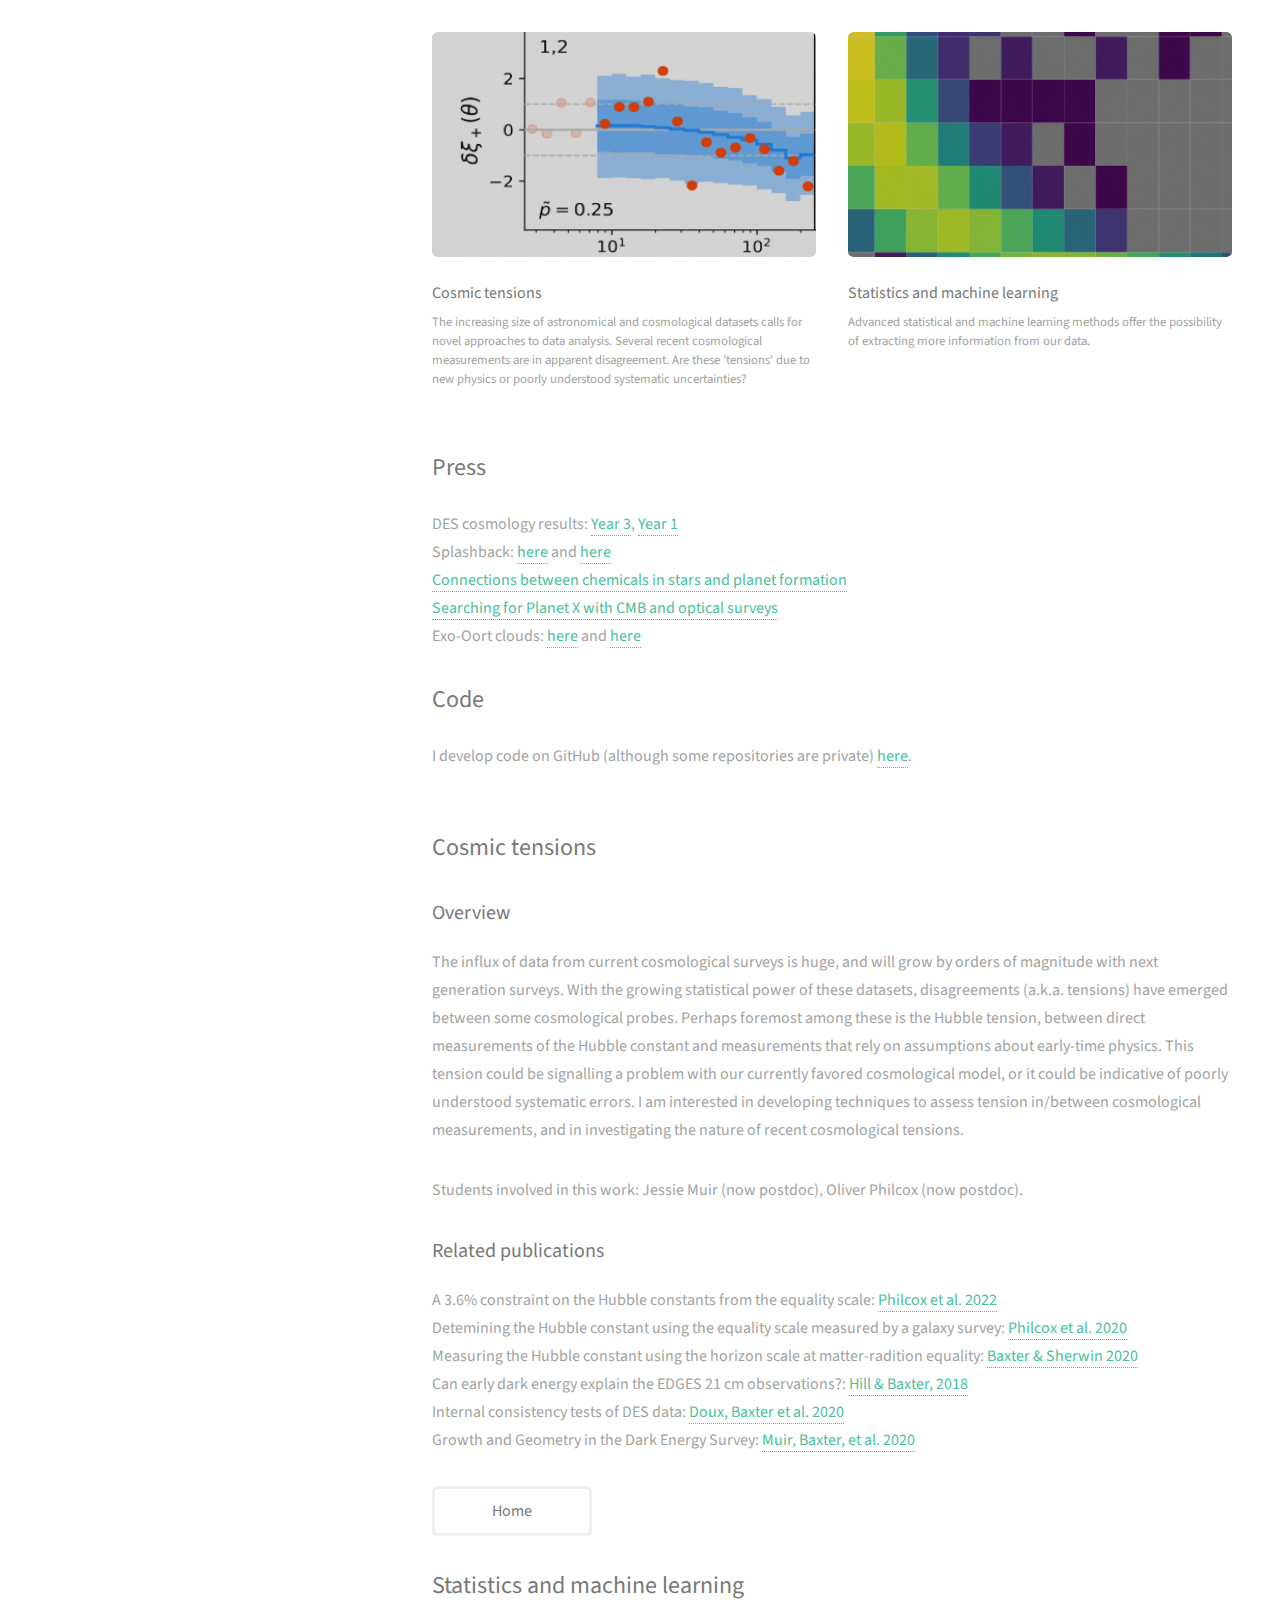
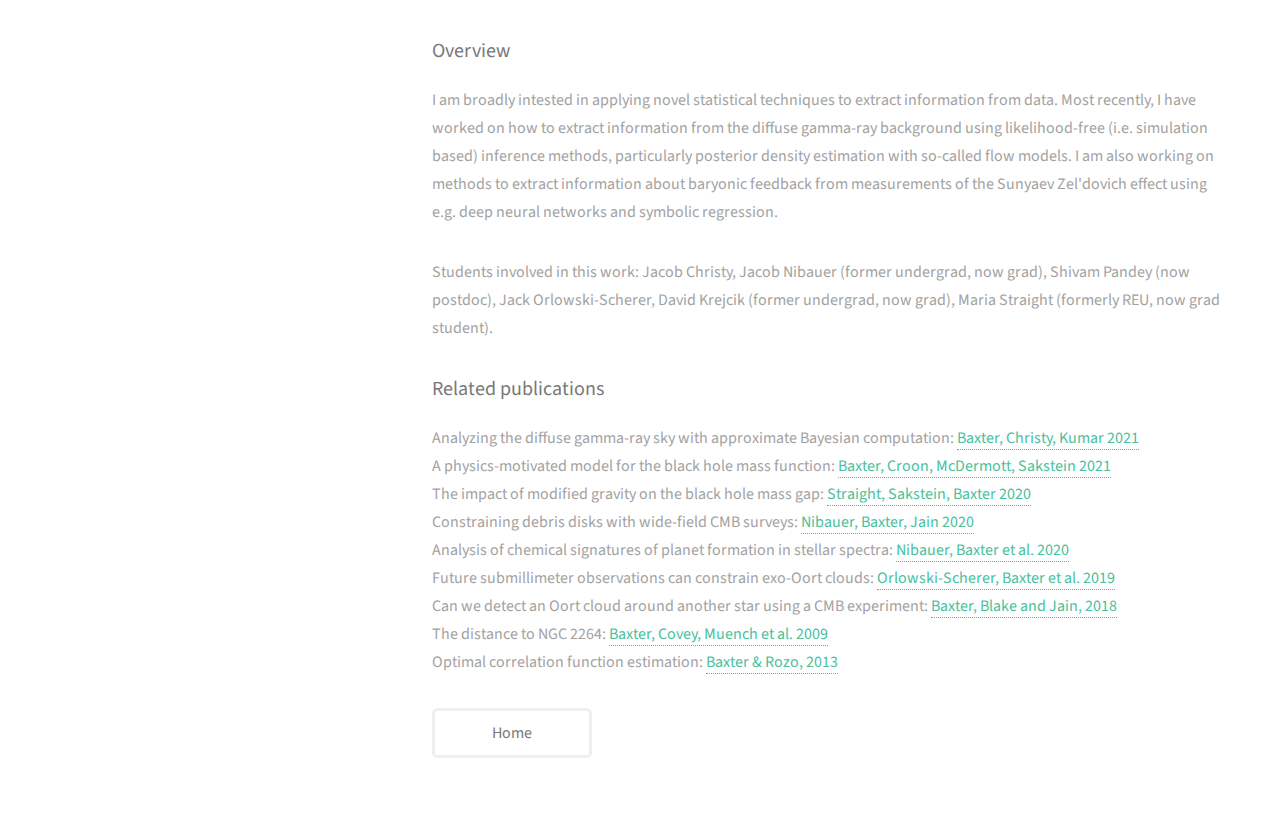
==== commit 64233657: "updates to webpage" ====
--- a/index.html
+++ b/index.html
@@ -17,11 +17,11 @@
 			<header id="header">
 				<div class="inner">
 					<a href="#" class="image avatar" id="gohomelink"><img src="images/face_baxter.jpg" alt="" /></a>
-					<h1><strong>Eric Baxter</strong>  <br></br>
+					<h2><strong>Eric Baxter</strong>  </h2>
+					<h1>
 					  Assistant Professor <br>
 					  Institute for Astronomy, </br>
 					  University of Hawai'i <br></br>
-					
 					</h1>
 					<span class="monospace">ericjbax at gmail dot com</span>
 					<ul class="icons">
@@ -37,25 +37,26 @@
 				<!-- One -->
 					<section id="one">
 						<header class="major">
-							<h2>Cosmology + data science</h2>
+							<h2><b>Cosmology & Data Science</b></h2>
 						</header>
-						<p>I am a cosmologist and assistant professor at the Institute for Astronomy (IfA) at the University of Hawai'i.  My research lies at the intersection of data analysis and theory.  I am interested in a broad range of topics, including large scale structure, gravitational lensing, cosmic microwave background, cross-survey analyses, and statistical methods.</p>
-
-						 <p> Prior to joining the IfA, I was briefly a Kavli Senior Fellow at the University of Cambridge.  Before that, I was a postdoc at the University of Pennsylvania.  I completed my PhD at the University of Chicago under the supervision of Prof. Scott Dodelson.</p>
-						<ul class="actions">
+						<p>I am a cosmologist and assistant professor at the Institute for Astronomy (IfA) at the University of Hawai'i.  My research lies at the intersection of data analysis and theory.  I am interested in a wide range of topics, including large scale structure, gravitational lensing, the cosmic microwave background, cross-survey analyses, and statistical methods.  A particular focus of my work is developing new techniques to extract cosmological information from astronomical surveys.</p>
+
+						 <p> Prior to joining the IfA, I was a Kavli Senior Fellow at the University of Cambridge and a postdoc at the University of Pennsylvania.  I completed my PhD at the University of Chicago under the supervision of Prof. Scott Dodelson.</p>
+						 <ul class="actions">
 						  <li><a href="#research" class="button">Research</a></li>
+						  <li><a href="#press" class="button">Press</a></li>						  
 						  <li><a href="#code" class="button">Code</a></li>
-						  <li><a href="#press" class="button">Press</a></li>
-						  <li><a href="#random" class="button">Random</a></li>
 						</ul>
 						<br>
 					</section>
 
+<br><br><br><br><br><br><br><br>
+					
 				<!-- Research -->
 					<section id="research">
 					  <h2>Research</h2>
 					  <p>
-					    I work on a broad range of topics, some of which are highlighted below.  My publications can be found <a href="https://scholar.google.com/citations?user=n-lrCWMAAAAJ&hl=en">here</a>.
+					    My publications can be found <a href="https://scholar.google.com/citations?user=n-lrCWMAAAAJ&hl=en">here</a>.
 					  </p>
 					  
 						<div class="row">
@@ -67,11 +68,11 @@
 							<article class="col-6 col-12-xsmall work-item">
 								<a href="#" class="image fit thumb" id="clusterslink"><img src="images/thumbs/splashback_thumb.png" alt="" /></a>
 								<h3>Galaxy clusters</h3>
-								<p>Galaxy clusters are potentially powerful cosmological probes, and are also sites of a wide range of interesting astrophysics.</p>
+								<p>Galaxy clusters are potentially powerful cosmological probes, as well as fascinating astrophysical objects.</p>
 							</article>
 							<article class="col-6 col-12-xsmall work-item">
 								<a href="#" class="image fit thumb" id="szlink"><img src="images/thumbs/SZ_thumb.png" alt="" /></a>
-								<h3>Probing baryons with the Sunyaev Zel'dovich effect</h3>
+								<h3>Baryons and the Sunyaev Zel'dovich effect</h3>
 								<p>The SZ effect provides a tool to measure the distribution and thermal state of electrons throughout the Universe.</p>
 							</article>
 							<article class="col-6 col-12-xsmall work-item">
@@ -80,18 +81,40 @@
 								<p>It may be possible to learn about the properties of dark matter by detecting photons produced when a dark matter particle meets its antiparticle..</p>
 							</article>
 							<article class="col-6 col-12-xsmall work-item">
-								<a href="#" class="image fit thumb" id="statslink"><img src="images/thumbs/stats_thumb.png" alt="" /></a>
-								<h3>Statistical methods and cosmic tensions</h3>
+								<a href="#" class="image fit thumb" id="tensionslink"><img src="images/thumbs/stats_thumb.png" alt="" /></a>
+								<h3>Cosmic tensions</h3>
 								<p>The increasing size of astronomical and cosmological datasets calls for novel approaches to data analysis.  Several recent cosmological measurements are in apparent disagreement.  Are these 'tensions' due to new physics or poorly understood systematic uncertainties? </p>
 							</article>
 							<article class="col-6 col-12-xsmall work-item">
-								<a href="#" class="image fit thumb" id="variouslink"><img src="images/thumbs/toynbee_thumb.png" alt="" /></a>
-								<h3>Various</h3>
-								<p>Work that doesn't fit cleanly in the above categories</p>
+								<a href="#" class="image fit thumb" id="machinelearninglink"><img src="images/thumbs/abc.png" alt="" /></a>
+								<h3>Statistics and machine learning</h3>
+								<p>Advanced statistical and machine learning methods offer the possibility of extracting more information from our data.</p>
 							</article>
 						</div>
 						<br>
 					</section>
+
+				<!-- Press -->
+					<section id="press">
+						<h2>Press</h2>
+						<div class="row">
+						  <p>
+						    DES cosmology results: <a href = "https://news.fnal.gov/2021/05/dark-energy-survey-releases-most-precise-look-at-the-universes-evolution/">Year 3</a>,  <a href = "https://www.theatlantic.com/science/archive/2017/08/dark-energy-survey/536028/">Year 1</a> 
+						    <br>
+						    Splashback: <a href = "https://kicp.uchicago.edu/news/archive_2017.html#_533">here</a> and  <a href="https://penntoday.upenn.edu/news/penn-researchers-provide-new-insight-dark-matter-halos">here</a>
+						    <br>
+						    <a href = "https://penntoday.upenn.edu/news/connecting-stars-chemical-composition-and-planet-formation">Connections between chemicals in stars and planet formation</a>
+						    <br>
+						    <a href = "https://www.forbes.com/sites/brucedorminey/2019/01/08/astronomers-want-to-look-for-planet-x-in-big-bangs-cosmic-glow/#7e4549ac25fd">Searching for Planet X with CMB and optical surveys</a>
+						    <br>
+						    Exo-Oort clouds: <a href = "https://www.universetoday.com/139757/oort-clouds-around-other-stars-should-be-visible-in-the-cosmic-microwave-background/">here</a> and <a href = "https://www.sciencenews.org/article/oort-clouds-around-other-stars-may-lurk-cosmic-microwave">here</a>
+
+							
+
+						  </p>
+						</div>
+					</section>
+
 
 				<!-- Code -->
 					<section id="code">
@@ -99,229 +122,186 @@
 						<div class="row">
 						</div>
 						<p>
-						  I develop some of my code on GitHub <a href = "https://github.com/ebaxter">here</a>.
+						  I develop code on GitHub (although some repositories are private) <a href = "https://github.com/ebaxter">here</a>.
 						</p>
 						<br>
 					</section>
-
-				<!-- Press -->
-					<section id="press">
-						<h2>Press</h2>
-						<div class="row">
-						  <p>
-						    <strong> DES cosmology results:</strong> <a href = "https://news.fnal.gov/2021/05/dark-energy-survey-releases-most-precise-look-at-the-universes-evolution/">Year 3</a>,  <a href = "https://www.theatlantic.com/science/archive/2017/08/dark-energy-survey/536028/">Year 1</a> 
-						    <br>
-						    <strong> Splashback</strong>: <a href = "https://kicp.uchicago.edu/news/archive_2017.html#_533">here</a> and  <a href="https://penntoday.upenn.edu/news/penn-researchers-provide-new-insight-dark-matter-halos">here</a>
-						    <br>
-						    <strong><a href = "https://penntoday.upenn.edu/news/connecting-stars-chemical-composition-and-planet-formation">Connections between chemicals in stars and planet formation</a>
-						    <br>
-						    <strong><a href = "https://www.forbes.com/sites/brucedorminey/2019/01/08/astronomers-want-to-look-for-planet-x-in-big-bangs-cosmic-glow/#7e4549ac25fd">Searching for Planet X with CMB and optical surveys</a>
-						    <br>
-						    <strong>Exo-Oort clouds:</strong> <a href = "https://www.universetoday.com/139757/oort-clouds-around-other-stars-should-be-visible-in-the-cosmic-microwave-background/">here</a> and <a href = "https://www.sciencenews.org/article/oort-clouds-around-other-stars-may-lurk-cosmic-microwave">here</a>
-
-							
-
-						  </p>
-						</div>
-					</section>
-
-				<!-- Random -->
-					<section id="random">
-						<h2>Random</h2>
-						<div class="row">
-						  <p>
-						  3D animation of known trans-Neptunian objects: <a href="https://github.com/ebaxter/TNO_visualization">here</a> <br>
-						  Use a long short-term memory neural network to generate new colors and their names: <a href="https://github.com/ebaxter/rnn_color_generation/">here</a> <br>
-						  Create, edit and save family trees: <a href="https://github.com/ebaxter/family_tree">here</a>
-						  </p>
-						</div>
-						<br>
-					</section>
 					
+					
 			  </div>
 
 			  <div id="galxcmb">
+			    <h2>Galaxies x CMB lensing</h2>
+			    <p>
+			      <h3>Overview</h3>
+			      Cosmic microwave background (CMB) photons have travelled across the entire observable Universe by the time they reach our telescopes.  During this journey, the paths of these photons are perturbed by the gravitational lensing effect of intervening structure. High-resolution CMB experiments can be used to estimate the lensing distortion, providing in essence a map of projected structure in the Universe between the observer and the last scattering surface from which the CMB originates.  I am interested in how CMB lensing measurements can be combined with overlapping measurements of low-redshift structure provided by galaxy surveys to improve cosmological constraints.  In particular, by cross-correlating galaxy surveys with CMB lensing, we can improve the precision of high-redshift measurements of the mass distribution, and increase the robustness of cosmological constraints to systematic uncertainties.
+			    </p>
+			    <p>
+			      Students involved with this work: Yuuki Omori (now a postdoc), Judit Prat (now a postdoc).
+			    </p>
+			    <p>
+			      <h3>Related publications</h3>
+			      Cosmological constraints from DES Year 3 x CMB lensing II: <a href ="https://arxiv.org/abs/2206.10824">DES and SPT collaborations 2022</a>
+			      <br>
+			      Cosmological constraints from DES Year 3 x CMB lensing I: <a href = "https://arxiv.org/abs/2203.12440">Chang, Omori, Baxter et al. 2022</a>
+			      <br>
+			      Methods for DES Year 3 x CMB lensing: <a href = "https://arxiv.org/abs/2203.12439">Omori, Baxter, et al. 2022</a>
+			      <br>
+			      Cosmological constraints from DES Year 1 x CMB lensing: <a href="https://arxiv.org/abs/1810.02322">DES and SPT collaborations, 2018</a>
+			      <br>
+			      Analysis of cross-correlations between galaxy and CMB lensing: <a href="https://arxiv.org/abs/1810.02441">Omori, Baxter, et al. 2018</a>
+			      <br>
+			      Using galaxy and CMB lensing ratios to constrain cosmology: <a href="https://arxiv.org/abs/1810.02212">Prat, Baxter et al. 2018</a>
+			      <br>
+			      Methodology for analyzing joing galaxy survey and CMB lensing two-point functions: <a href = "https://arxiv.org/abs/1802.05257">Baxter et al., 2018</a>
+			      <br>
+			      Joint measurement of galaxy-galaxy lensing and galaxy-CMB lensing with DES and SPT: <a href = "https://arxiv.org/abs/1602.07384">Baxter et al., 2016 </a>
+			      <br>
+
+			    </p>
 			    <ul class="actions">
 			      <li><a href="#" class="button" id="returnhome1">Home</a></li>
-			    </ul>
-			    
-			    <h2>Galaxies x CMB lensing</h2>
-			    <p>
-			      <strong>Overview</strong>
-			      <br>
-			      Cosmic microwave background (CMB) photons have travelled across the entire observable Universe by the time they reach our telescopes.  During this journey, the paths of these photons are perturbed by the gravitational lensing effect of intervening structure. High-resolution CMB experiments can be used to estimate the lensing distortion, providing in essence a map of projected structure in the Universe between the observer and the last scattering surface from which the CMB originates.  I am interested in how CMB lensing measurements can be combined with overlapping measurements of low-redshift structure provided by galaxy surveys to improve cosmological constraints.  In particular, by cross-correlating galaxy surveys with CMB lensing, we can improve the precision of high-redshift measurements of the mass distribution, and increase the robustness of cosmological constraints to systematic uncertainties.
-			    </p>
-			    <p>
-			      <strong>Students</strong>
-			      <br>
-			      Students involved with this work: Yuuki Omori (now a postdoc), Judit Prat (now a postdoc).
-			    </p>
-			    <p>
-			      <strong>Related publications</strong>
-			      <br>
-			      Cosmological constraints from DES x CMB lensing: <a href="https://arxiv.org/abs/1810.02322">DES and SPT collaborations, 2018</a>
-			      <br>
-			      Analysis of cross-correlations between galaxy and CMB lensing: <a href="https://arxiv.org/abs/1810.02441">Omori, Baxter, et al. 2018</a>
-			      <br>
-			      Using galaxy and CMB lensing ratios to constrain cosmology: <a href="https://arxiv.org/abs/1810.02212">Prat, Baxter et al. 2018</a>
-			      <br>
-			      Methodology for analyzing joing galaxy survey and CMB lensing two-point functions: <a href = "https://arxiv.org/abs/1802.05257">Baxter et al., 2018</a>
-			      <br>
-			      Joint measurement of galaxy-galaxy lensing and galaxy-CMB lensing with DES and SPT: <a href = "https://arxiv.org/abs/1602.07384">Baxter et al., 2016 </a>
-			      <br>
-
-			    </p>
+			    </ul>			    
 			  </div>
 
 			  <div id="clusters">
+			    
+			    <h2>Galaxy clusters</h2>
+			    <p>
+			      <h3>Overview</h3>
+			      Galaxy clusters are the most massive, gravitationally bound structures in the Universe.  Their extreme position on the halo mass function makes them highly sensitive probes of cosmological expansion and growth of structure.  However, in order to make use of clusters as cosmological probes, we must be able to measure their masses.  I am interested in developing techniques for cluster mass calibration, and in understanding potential biases to mass estimates.  This include exploring physical process inside and around galaxy clusters, like the so-called splashback effect and large-scale gas shocks.
+			    </p>
+			    <p>
+			      Students involved in this work: Anna Gardner, Tze Goh, Tae-hyeon Shin (now a postdoc).
+			    </p>			    
+			    <p>
+      			      <h3>Related publications</h3>
+			      The impact of shocks can be seen in the averaged SZ profiles of galaxy clusters: <a href="https://arxiv.org/abs/2101.04179">Baxter, Adhikari et al. 2021 </a>
+			      <br>			      
+			      Using CMB cluster lensing to calibrate the cluster mass-observable relationship: <a href = "https://arxiv.org/abs/1708.01360">Baxter et al., 2017</a>
+			      <br>
+			      First measurement of CMB cluster lensing: <a href = "http://arxiv.org/abs/1412.7521">Baxter et al., 2015 </a>
+			      <br>
+			      Measuring the splashback feature using DES weak lensing data: <a href = "https://arxiv.org/abs/1710.06808">Chang, Baxter et al., 2017</a>
+			      <br>
+			      Halo boundaries and splashback measured in SDSS: <a href = "https://arxiv.org/abs/1702.01722">Baxter et al. 2017</a>
+			      <br>
+			      Using cluster clustering to calibrate the mass-richness relation: <a href = "http://arxiv.org/abs/1604.00048">Baxter, Rozo, Jain et al., 2016 </a>
+      			      <br>
+			    </p>
 			    <ul class="actions">
 			      <li><a href="#" class="button" id="returnhome2">Home</a></li>
 			    </ul>
-			    
-			    <h2>Galaxy clusters</h2>
-			    <p>
-			      <strong>Overview</strong>
-			      <br>
-			      Galaxy clusters are the most massive, gravitationally bound structures in the Universe.  Their extreme position on the halo mass function makes them highly sensitive probes of cosmological expansion and growth of structure.  However, in order to make use of clusters as cosmological probes, we must be able to measure their masses.  I am interested in developing techniques for cluster mass calibration, and in understanding potential biases to mass estimates.  This include exploring physical process inside and around galaxy clusters, like the so-called splashback effect and large-scale gas shocks.
-			    </p>
-			    <p>
-			      <strong>Students</strong>
-			      <br>
-			      Students involved in this work: Tze Goh, Tae-hyeon Shin (now a postdoc).
-			    </p>			    
-			    <p>
-      			      <strong>Related publications</strong>
-			      <br>
-			      Using CMB cluster lensing to calibrate the cluster mass-observable relationship: <a href = "https://arxiv.org/abs/1708.01360">Baxter et al., 2017</a>
-			      <br>
-			      First measurement of CMB cluster lensing: <a href = "http://arxiv.org/abs/1412.7521">Baxter et al., 2015 </a>
-			      <br>
-			      Measuring the splashback feature using DES weak lensing data: <a href = "https://arxiv.org/abs/1710.06808">Chang, Baxter et al., 2017</a>
-			      <br>
-			      Halo boundaries and splashback measured in SDSS: <a href = "https://arxiv.org/abs/1702.01722">Baxter et al. 2017</a>
-			      <br>
-			      Using cluster clustering to calibrate the mass-richness relation: <a href = "http://arxiv.org/abs/1604.00048">Baxter, Rozo, Jain et al., 2016 </a>
-      			      <br>
+
+			  </div>
+
+			  <div id="sz">
+			    <h2>Probing baryons with the Sunyaev Zel'dovich effect</h2>
+			    <p>
+			      <h3>Overview</h3>
+			      Uncertainty on the impacts of baryonic feedback on the matter distribution is currently a dominant systematic for weak lensing constraints on cosmology.  The thermal Sunyaev Zel'dovich (SZ) effect, caused by CMB photons inverse Compton scattering with hot electrons, provides a powerful way to measure the gas distribution and understand the impacts of feedback.  By cross-correlating galaxy surveys with measurement of the SZ effect, we can constrain feedback models and study the evolution of diffuse gas over cosmic time.
+			    </p>
+			    <p>
+			      Students involved in this work: Shivam Pandey (now a postdoc), Kai Lehman (visiting student at IfA).
+			    </p>			    			    
+			    <p>
+      			      <h3>Related publications</h3>
+			      Impact of feedback on lensing x SZ: <a href="https://arxiv.org/abs/2108.01601">Pandey, Gatti, Baxter et al. 2022</a>, <a href = "https://arxiv.org/abs/2108.01600">Gatti, Pandey, Baxter et al. 2022</a>
+			      <br>
 			      The impact of shocks can be seen in the averaged SZ profiles of galaxy clusters: <a href="https://arxiv.org/abs/2101.04179">Baxter, Adhikari et al. 2021 </a>
-			      <br>			      
-			    </p>
-			  </div>
-
-			  <div id="sz">
+			      <br>
+			      Correlations of high-z galaxies with the thermal SZ traces reionization: <a href ="https://arxiv.org/abs/2006.09742v1">Baxter, Weinberger, et al. 2020</a>
+			      <br>
+			      Future cross-correlations of galaxies and SZ maps can constrain galactic feedback: <a href ="https://arxiv.org/abs/1909.00405">Pandey, Baxter, Hill 2020</a>
+			      <br>
+			      Constraining feedback with SZ correlations with DES galaxies: <a href = "https://arxiv.org/abs/1904.13347">Pandey, Baxter et al. 2019</a>
+			      <br>
+			      First constraint on rotational kSZ effect: <a href = "https://arxiv.org/abs/1904.04199">Baxter et al. 2019</a>
+			      <br>
+			      Impact of two-halo term on measurement of the thermal SZ effect around halos: <a href = "https://arxiv.org/abs/1706.03753">Hill, Baxter et al., 2017 </a>
+			      <br>
+			    </p>
 			    <ul class="actions">
 			      <li><a href="#" class="button" id="returnhome3">Home</a></li>
 			    </ul>			    
-
-			    <h2>Probing baryons with the Sunyaev Zel'dovich effect</h2>
-			    <p>
-			      <strong>Overview</strong>
-			      <br>
-			      The thermal Sunyaev Zel'dovich (SZ) effect is caused by CMB photons undergoing inverse Compton scattering with hot electrons.  High sensitivity and resolution CMB experiments can measure this effect, providing a probe of the thermal state of baryons throughout the Universe.  Baryons in turn, are significantly impacted by astrophysical feedback, which is a dominant source of systematic uncertainty in cosmological constraints from galaxy surveys.  By cross-correlating galaxy surveys with measurement of the SZ effect, we can constrain feedback models and study the evolution of diffuse gas over cosmic time.
-			    </p>
-			    <p>
-			      <strong>Students</strong>
-			      <br>
-			      Students involved in this work: Shivam Pandey (now a postdoc), Kai Lehman.
-			    </p>			    			    
-			    <p>
-      			      <strong>Related publications</strong>
-			      <br>
-			      The impact of shocks can be seen in the averaged SZ profiles of galaxy clusters: <a href="https://arxiv.org/abs/2101.04179">Baxter, Adhikari et al. 2021 </a>
-			      <br>
-			      Correlations of high-z galaxies with the thermal SZ traces reionization: <a href ="https://arxiv.org/abs/2006.09742v1">Baxter, Weinberger, et al. 2020</a>
-			      <br>
-			      Future cross-correlations of galaxies and SZ maps can constrain galactic feedback: <a href ="https://arxiv.org/abs/1909.00405">Pandey, Baxter, Hill 2020</a>
-			      <br>
-			      Constraining feedback with SZ correlations with DES galaxies: <a href = "https://arxiv.org/abs/1904.13347">Pandey, Baxter et al. 2019</a>
-			      <br>
-			      First constraint on rotational kSZ effect: <a href = "https://arxiv.org/abs/1904.04199">Baxter et al. 2019</a>
-			      <br>
-			      Impact of two-halo term on measurement of the thermal SZ effect around halos: <a href = "https://arxiv.org/abs/1706.03753">Hill, Baxter et al., 2017 </a>
-			      <br>
-			    </p>
 			  </div>
 
 			  <div id="indirectdetection">
+			    
+			    <h2>Indirect detection of dark matter</h2>
+    			    <p>
+			      <h3>Overview</h3>
+			      If dark matter is a new particle, dark matter particles may coexist with their anti-particles.  Indeed, many popular theories of dark matter have this property.  Annihilating dark matter particles and anti-particles could then produce gamma-rays that are detectable with telescopes.  I am interested in searching for this signal, and generally developing new approaches to analyzing gamma-ray data.
+			    </p>
+			    <p>
+			      Students involved in this work: Jack Runburg, Jacob Christy, Aleczander Paul.
+			    </p>			    
+
+			    <p>
+      			      <h3>Related publications</h3>
+			      Analyzing the diffuse gamma-ray sky with approximate Bayesian computation: <a href ="https://arxiv.org/abs/2112.00255">Baxter, Christy, Kumar 2022</a>
+			      <br>
+			      Signals from velocity-dependent annihilation in extragalactic halos: <a href = "https://arxiv.org/abs/2205.02368">Baxter, Kumar, Paul, Runburg 2022</a>
+			      <br>
+			      Constraining microphysics of dark matter with annihilation signal from subhalos: <a href = "https://arxiv.org/abs/2106.10399">Runburg, Baxter, Kumar 2022</a>
+			      <br>
+			      Constraining microphysics of dark matter with dwarf spheroidal galaxies: <a href ="https://arxiv.org/abs/2103.11646">Baxter, Kumar, Pace, Runburg 2021</a>
+			      <br>
+			      A new way to constrain dark matter with gamma-ray observations: <a href = "http://arxiv.org/abs/1103.5779">Baxter & Dodelson, 2011 </a>
+			      <br>
+			      Constraining dark matter in galactic substructure: <a href = "http://arxiv.org/abs/1006.2399">Baxter, Dodelson, Koushiappas, Strigari 2010 </a>
+			    </p>
 			    <ul class="actions">
 			      <li><a href="#" class="button" id="returnhome4">Home</a></li>
 			    </ul>
-			    
-			    <h2>Indirect detection of dark matter</h2>
-    			    <p>
-			      <strong>Overview</strong>
-			      <br>
-			      If dark matter is a new particle, dark matter particles may coexist with their anti-particles.  Indeed, many popular theories of dark matter have this property.  Annihilating dark matter particles and anti-particles could then produce gamma-rays that are detectable with telescopes.  I am interested in searching for this signal, and generally developing new approaches to analyzing gamma-ray data.
-			    </p>
-			    <p>
-			      <strong>Students</strong>
-			      <br>
-			      Students involved in this work: Jack Runburg, Jacob Christy, Aleczander Paul.
-			    </p>			    
-
-			    <p>
-      			      <strong>Related publications</strong>
-			      <br>
-			      Analyzing the diffuse gamma-ray sky with approximate Bayesian computation: <a href ="https://arxiv.org/abs/2112.00255">Baxter, Christy, Kumar 2021</a>
-			      <br>
-			      Constraining microphysics of dark matter with dwarf spheroidal galaxies: <a href ="https://arxiv.org/abs/2103.11646">Baxter, Kumar et  al. 2021</a>
-			      <br>
-			      A new way to constrain dark matter with gamma-ray observations: <a href = "http://arxiv.org/abs/1103.5779">Baxter & Dodelson, 2011 </a>
-			      <br>
-			      Constraining dark matter in galactic substructure: <a href = "http://arxiv.org/abs/1006.2399">Baxter, Dodelson, Koushiappas, Strigari 2010 </a>
-			    </p>
-			  </div>
-
-			  <div id="stats">
+
+			  </div>
+
+			  <div id="tensions">
+			    
+			    <h2>Cosmic tensions</h2>
+			    <p>
+			      <h3>Overview</h3>
+			      The influx of data from current cosmological surveys is huge, and will grow by orders of magnitude with next generation surveys.  With the growing statistical power of these datasets, disagreements (a.k.a. tensions) have emerged between some cosmological probes.  Perhaps foremost among these is the Hubble tension, between direct measurements of the Hubble constant and measurements that rely on assumptions about early-time physics.  This tension could be signalling a problem with our currently favored cosmological model, or it could be indicative of poorly understood systematic errors.  I am interested in developing techniques to assess tension in/between cosmological measurements, and in investigating the nature of recent cosmological tensions.  
+			    </p>
+			    <p>
+			      Students involved in this work: Jessie Muir (now postdoc), Oliver Philcox (now postdoc).
+			    </p>
+			    <p>
+     			      <h3>Related publications</h3>
+			      A 3.6% constraint on the Hubble constants from the equality scale: <a href ="https://arxiv.org/abs/2204.02984">Philcox et al. 2022</a>
+			      <br>
+			      Detemining the Hubble constant using the equality scale measured by a galaxy survey: <a href = "https://arxiv.org/abs/2008.08084">Philcox et al. 2020</a>
+			      <br>
+			      Measuring the Hubble constant using the horizon scale at matter-radition equality: <a href ="https://arxiv.org/abs/2007.04007">Baxter & Sherwin 2020</a>
+			      <br>
+			      Can early dark energy explain the EDGES 21 cm observations?: <a href = "https://arxiv.org/abs/1803.07555">Hill & Baxter, 2018</a>
+			      <br>
+			      Internal consistency tests of DES data: <a href="https://arxiv.org/abs/2011.03410">Doux, Baxter et al. 2020</a>
+			      <br>
+			      Growth and Geometry in the Dark Energy Survey: <a href = "https://arxiv.org/abs/2010.05924">Muir, Baxter, et al. 2020</a>
+			      <br>
+			    </p>
 			    <ul class="actions">
 			      <li><a href="#" class="button" id="returnhome5">Home</a></li>
 			    </ul>
-			    
-			    <h2>Statistical methods and cosmic tensions</h2>
-			    <p>
-			      <strong>Overview</strong>
-			      <br>
-			      The influx of data from current cosmological surveys is huge, and will grow by orders of magnitude with next generation surveys.  With the growing statistical power of these datasets, disagreements (a.k.a. tensions) have emerged between some cosmological probes.  Perhaps foremost among these is the Hubble tension, between direct measurements of the Hubble constant and measurements that rely on assumptions about early-time physics.  This tension could be signalling a problem with our currently favored cosmological model, or it could be indicative of poorly understood systematic errors.  I am interested in developing techniques to assess tension in/between cosmological measurements, and in investigating the nature of recent cosmological tensions.  
-			    </p>
-			    <p>
-			      <strong>Students</strong>
-			      <br>
-			      Students involved in this work: Jessie Muir (now postdoc).
-			    </p>
-			    <p>
-     			      <strong>Related publications</strong>
-			      <br>
-			      Detemining the Hubble constant using the equality scale measured by a galaxy survey: <a href = "https://arxiv.org/abs/2008.08084">Philcox et al. 2020</a>
-			      <br>
-			      Measuring the Hubble constant using the horizon scale at matter-radition equality: <a href ="https://arxiv.org/abs/2007.04007">Baxter & Sherwin 2020</a>
-			      <br>
-			      Can early dark energy explain the EDGES 21 cm observations?: <a href = "https://arxiv.org/abs/1803.07555">Hill & Baxter, 2018</a>
-			      <br>			      
-			      Internal consistency tests of DES data: <a href="https://arxiv.org/abs/2011.03410">Doux, Baxter et al. 2020</a>
-			      <br>
-			      Growth and Geometry in the Dark Energy Survey: <a href = "https://arxiv.org/abs/2010.05924">Muir, Baxter, et al. 2020</a>
-			      <br>
-			    </p>
+
 			  </div>
 			  
-			  <div id="various">
-			    <ul class="actions">
-			      <li><a href="#" class="button" id="returnhome6">Home</a></li>
-			    </ul>
-			    
-			    <h2>Various</h2>
-			    <p>
-			      <strong>Overview</strong>
-			      <br>
-			      I am broadly intested in applying novel statistical techniques to data.
-			    </p>
-			    <p>
-			      <strong>Students</strong>
-			      <br>
-			      Students invovled in this work: Jacob Nibauer, Jack Orlowski-Scherer.
+			  <div id="machinelearning">
+			    
+			    <h2>Statistics and machine learning</h2>
+			    <p>
+			      <h3>Overview</h3>
+			      I am broadly intested in applying novel statistical techniques to extract information from data.  Most recently, I have worked on how to extract information from the diffuse gamma-ray background using likelihood-free (i.e. simulation based) inference methods, particularly posterior density estimation with so-called flow models.  I am also working on methods to extract information about baryonic feedback from measurements of the Sunyaev Zel'dovich effect using e.g. deep neural networks and symbolic regression.
+			    </p>
+			    <p>
+			      Students involved in this work: Jacob Christy, Jacob Nibauer (former undergrad, now grad), Shivam Pandey (now postdoc), Jack Orlowski-Scherer, David Krejcik (former undergrad, now grad), Maria Straight (formerly REU, now grad student).
 			    </p> 
 			    <p>
-			      <strong>Related publications</strong>
-			      <br>	    			    
+			      <h3>Related publications</h3>
+			    Analyzing the diffuse gamma-ray sky with approximate Bayesian computation: <a href ="https://arxiv.org/abs/2112.00255">Baxter, Christy, Kumar 2021</a>
+			    <br>
 			    A physics-motivated model for the black hole mass function: <a href ="https://arxiv.org/abs/2104.02685">Baxter, Croon, McDermott, Sakstein 2021</a>
 			    <br>
 			    The impact of modified gravity on the black hole mass gap: <a href = "https://arxiv.org/abs/2009.10716">Straight, Sakstein, Baxter 2020</a>
@@ -334,21 +314,17 @@
 			    <br>
 			    Can we detect an Oort cloud around another star using a CMB experiment: <a href="https://arxiv.org/abs/1808.00415">Baxter, Blake and Jain, 2018</a>
 			    <br>
-			    Constraining non-gaussianity with 21 cm observations: <a href = "http://arxiv.org/abs/1304.8049">Lidz, Baxter, Adshead, Dodelson, 2013 </a>
-			    <br>
-			    Non-gaussianity and excursion set theory: <a href = "http://arxiv.org/abs/1206.3306">Adshead,  Baxter, Dodelson, Lidz, 2012 </a>
-			    <br>
 			    The distance to NGC 2264: <a href = "http://arxiv.org/abs/0907.3139">Baxter, Covey, Muench et al. 2009 </a>
 			    <br>
-			    Modeling the rotational evolution of T Tauri stars: <a href = "http://adsabs.harvard.edu/abs/2008ApJ...689..308B">Baxter, Corrales, Yamada, and Esin 2008 </a>
-			    <br>
 			    Optimal correlation function estimation: <a href = "http://arxiv.org/abs/1305.4613">Baxter & Rozo, 2013 </a>
 			    
 			    </p>
-			  </div>
-
-			  
-			  
+			    <ul class="actions">
+			      <li><a href="#" class="button" id="returnhome6">Home</a></li>
+			    </ul>
+
+			  </div>
+
 			</div>
 
 
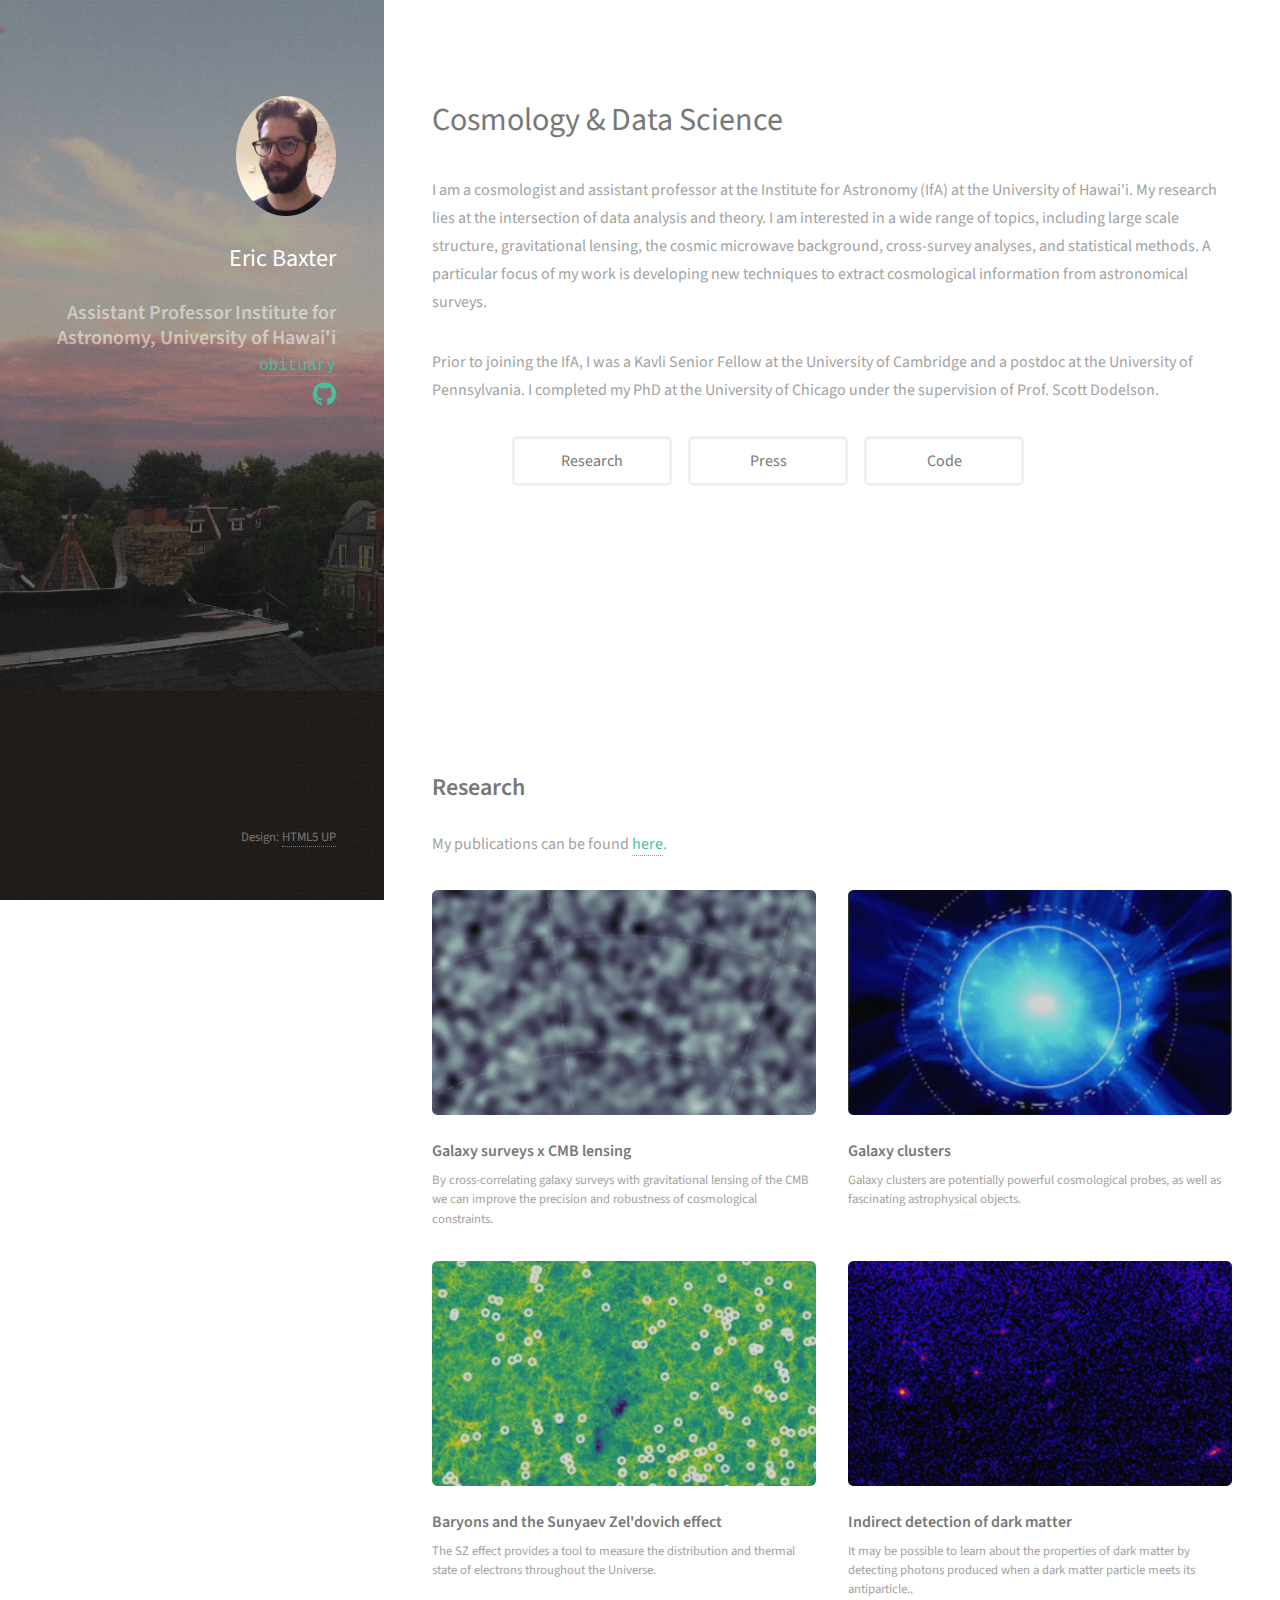
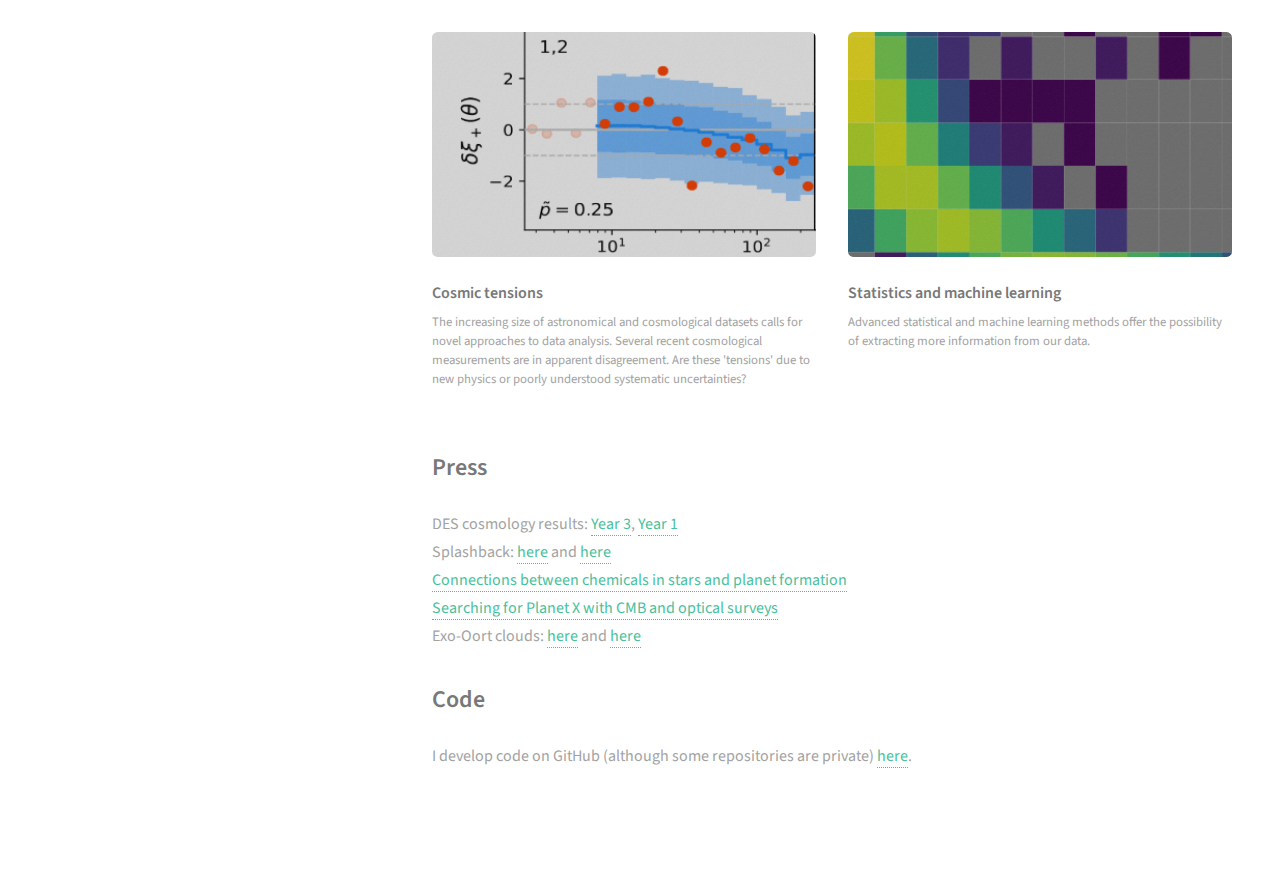
==== commit 47fcb0fb: "Added link to obit on main page" ====
--- a/index.html
+++ b/index.html
@@ -23,7 +23,8 @@
 					  Institute for Astronomy, </br>
 					  University of Hawai'i <br></br>
 					</h1>
-					<span class="monospace">ericjbax at gmail dot com</span>
+					<!-- <span class="monospace">ericjbax at gmail dot com</span> -->
+					<span class="monospace"> <a href="obit.html"> obituary </a> </span>
 					<ul class="icons">
 						<li><a href="https://github.com/ebaxter" class="icon brands fa-github"><span class="label">Github</span></a></li>
 					</ul>
--- a/assets/css/main.css
+++ b/assets/css/main.css
@@ -140,7 +140,7 @@
 
 	h1, h2, h3, h4, h5, h6 {
 		color: #787878;
-		font-weight: 400;
+		font-weight: 600;
 		line-height: 1em;
 		margin: 0 0 1em 0;
 	}
@@ -2253,7 +2253,7 @@
 		cursor: default;
 		list-style: none;
 		margin-left: -1em;
-		padding-left: 0;
+		padding-left: 5em;
 	}
 
 		ul.actions li {
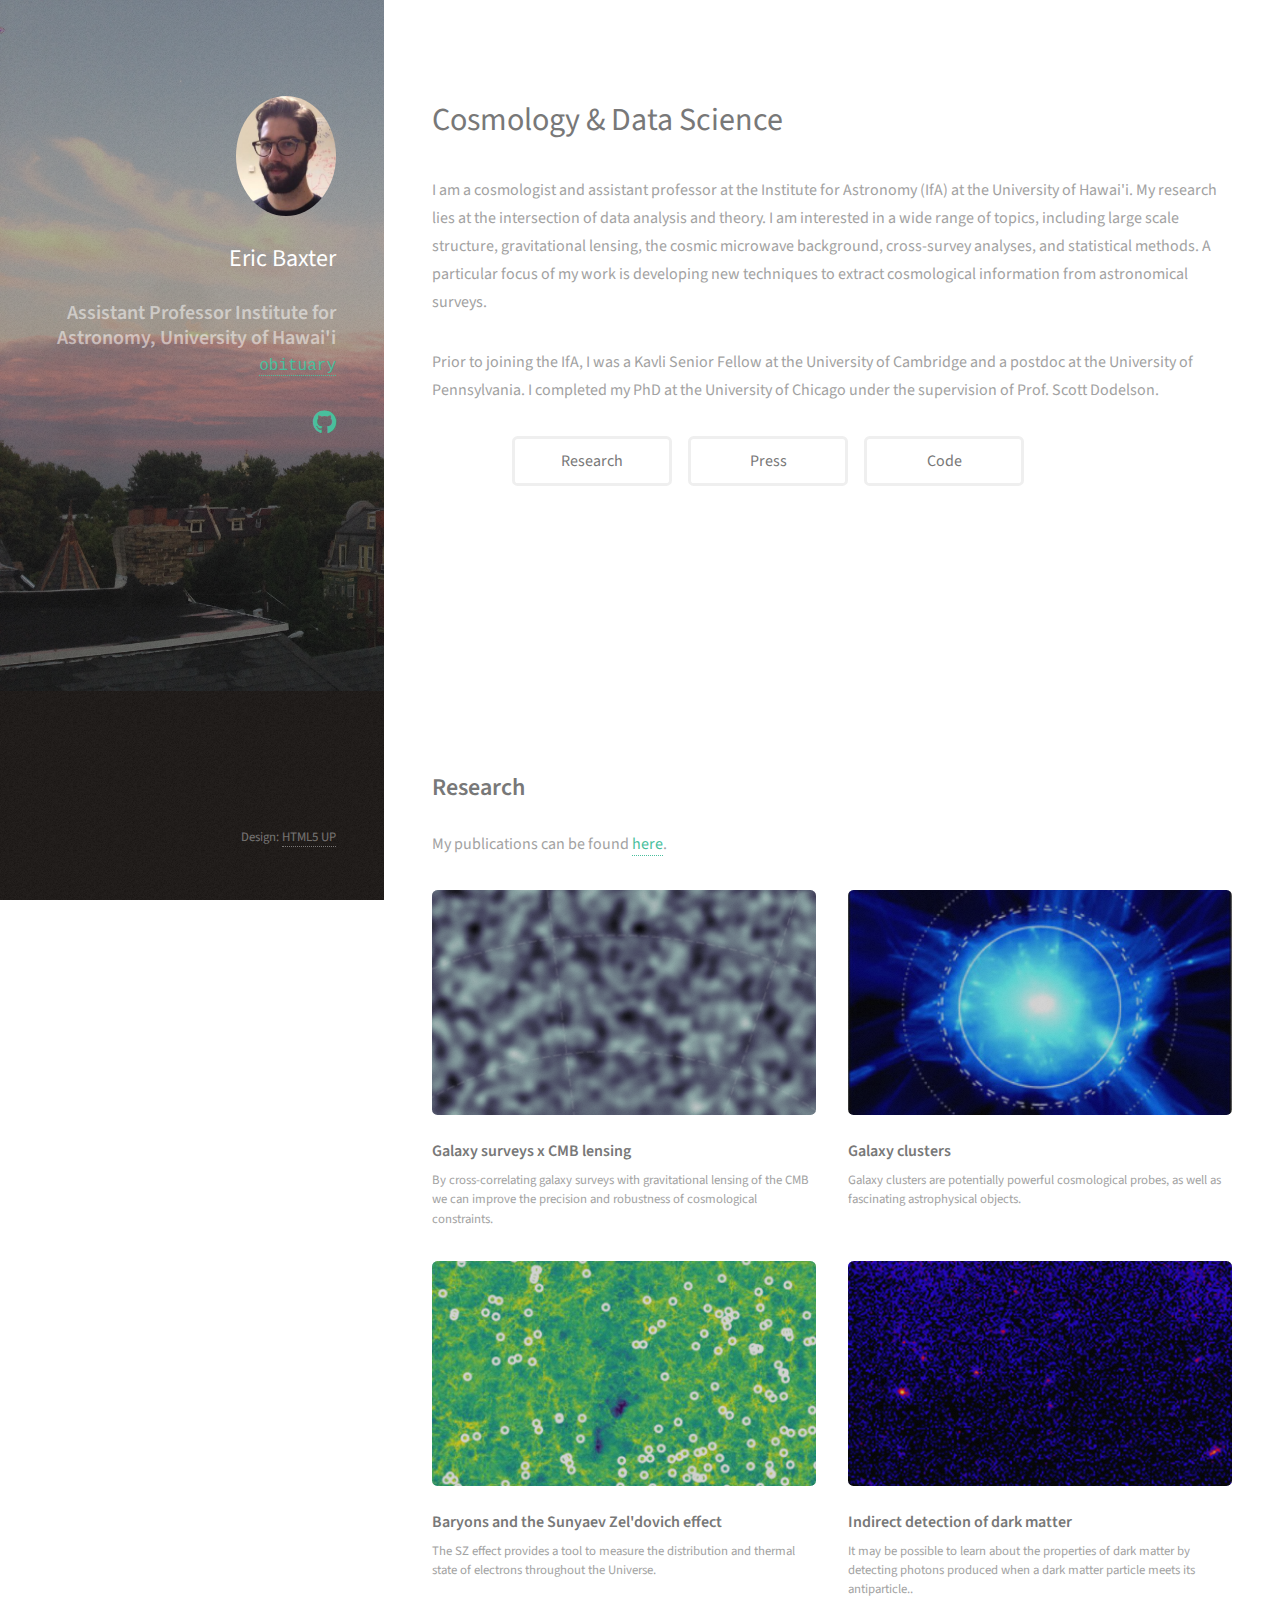
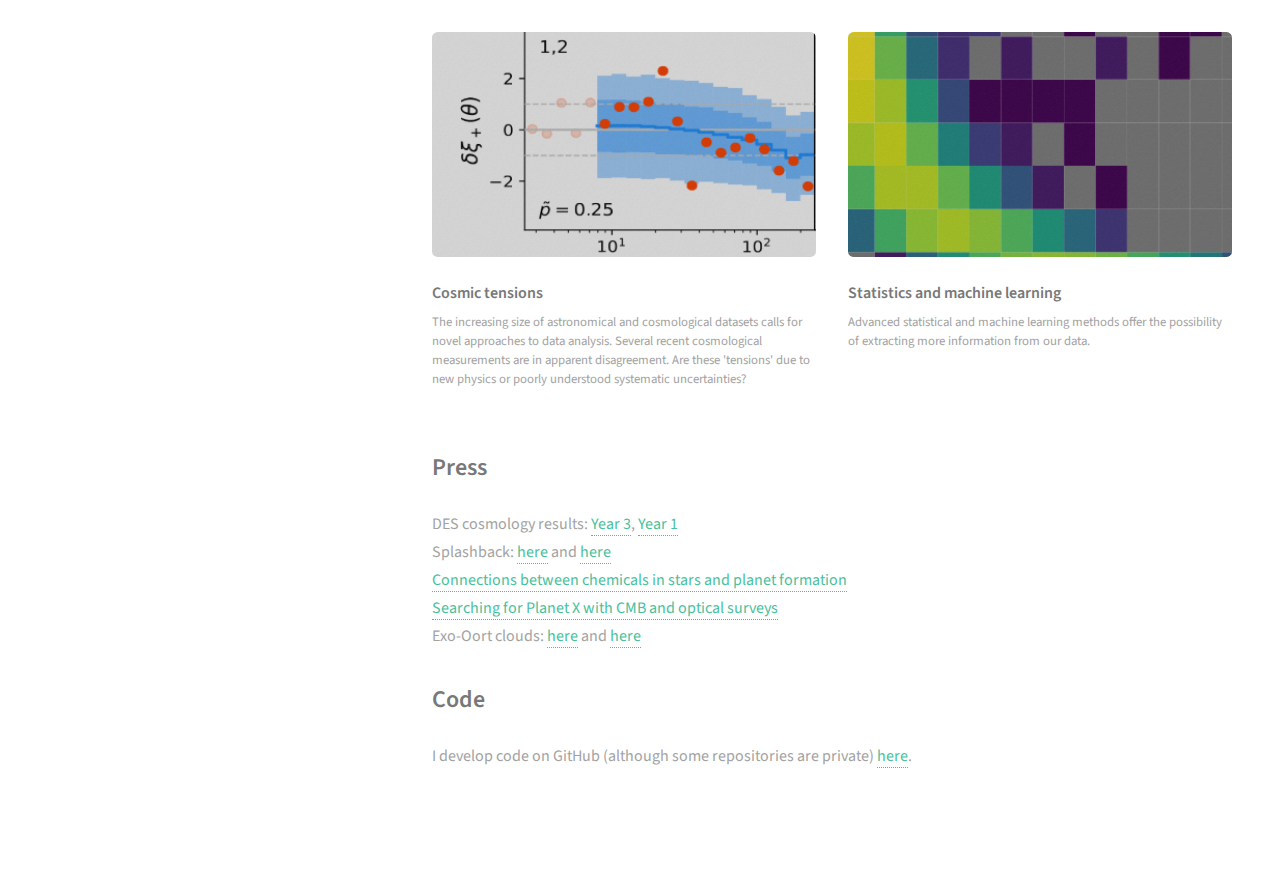
==== commit fa9b44d9: "Update index.html" ====
--- a/index.html
+++ b/index.html
@@ -25,6 +25,7 @@
 					</h1>
 					<!-- <span class="monospace">ericjbax at gmail dot com</span> -->
 					<span class="monospace"> <a href="obit.html"> obituary </a> </span>
+					<br></br>
 					<ul class="icons">
 						<li><a href="https://github.com/ebaxter" class="icon brands fa-github"><span class="label">Github</span></a></li>
 					</ul>
